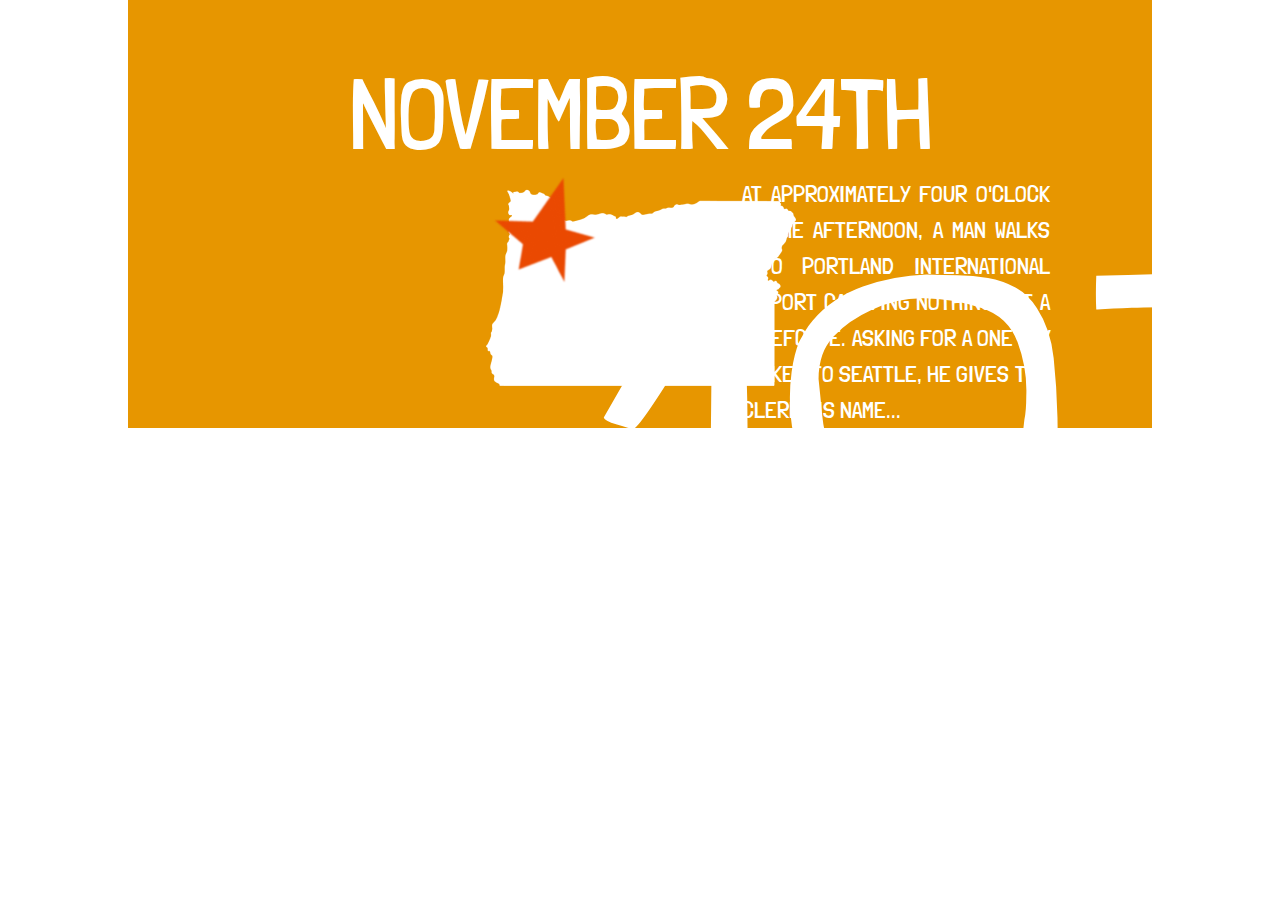
==== projecttwo.html @ e666691a "P2 1" ====
<!DOCTYPE html>

<html lang="en">

<head>

    <!-- boilerplate -->

    <link rel="stylesheet" href="normalize.css">

    <link rel="stylesheet" href="skeleton.css">

    <link href="projecttwo.css" type="text/css" rel="stylesheet">

    <link rel="preconnect" href="https://fonts.googleapis.com">

    <link rel="preconnect" href="https://fonts.gstatic.com" crossorigin>

    <link href="https://fonts.googleapis.com/css2?family=Londrina+Solid:wght@100;300;400;900&display=swap" rel="stylesheet">

    <!-- title -->

    <title>A Leap of Faith</title>

</head>

<body class="container">

        <!-- frame 1 -->

        <article class="frame1">

            <div>
                
                <h2 class="date">NOVEMBER 24TH</h2>
                
                <h1 class="year">1971</h1>
            
            </div>

            <div class="row">

                <div class="six columns" id="oregonstar">

                    <img src="Group 1.png" alt="oregon state">
                
                </div>

                <div>

                    <p class="intro">
                        AT APPROXIMATELY FOUR O'CLOCK IN THE AFTERNOON, A MAN WALKS INTO PORTLAND INTERNATIONAL 
                        AIRPORT CARRYING NOTHING BUT A BRIEFCASE. ASKING FOR A ONE WAY TICKET TO SEATTLE, HE 
                        GIVES THE CLERK HIS NAME...
                    </p>

                </div>

            </div>

        </article>



        

          

        </div>

    </article>
    
    </div>

</body>

</html>
---- skeleton.css ----
/*
* Skeleton V2.0.4
* Copyright 2014, Dave Gamache
* www.getskeleton.com
* Free to use under the MIT license.
* http://www.opensource.org/licenses/mit-license.php
* 12/29/2014
*/


/* Table of contents
––––––––––––––––––––––––––––––––––––––––––––––––––
- Grid
- Base Styles
- Typography
- Links
- Buttons
- Forms
- Lists
- Code
- Tables
- Spacing
- Utilities
- Clearing
- Media Queries
*/


/* Grid
–––––––––––––––––––––––––––––––––––––––––––––––––– */
.container {
  position: relative;
  width: 100%;
  max-width: 960px;
  margin: 0 auto;
  padding: 0 20px;
  box-sizing: border-box; }
.column,
.columns {
  width: 100%;
  float: left;
  box-sizing: border-box; }

/* For devices larger than 400px */
@media (min-width: 400px) {
  .container {
    width: 85%;
    padding: 0; }
}

/* For devices larger than 550px */
@media (min-width: 550px) {
  .container {
    width: 80%; }
  .column,
  .columns {
    margin-left: 4%; }
  .column:first-child,
  .columns:first-child {
    margin-left: 0; }

  .one.column,
  .one.columns                    { width: 4.66666666667%; }
  .two.columns                    { width: 13.3333333333%; }
  .three.columns                  { width: 22%;            }
  .four.columns                   { width: 30.6666666667%; }
  .five.columns                   { width: 39.3333333333%; }
  .six.columns                    { width: 48%;            }
  .seven.columns                  { width: 56.6666666667%; }
  .eight.columns                  { width: 65.3333333333%; }
  .nine.columns                   { width: 74.0%;          }
  .ten.columns                    { width: 82.6666666667%; }
  .eleven.columns                 { width: 91.3333333333%; }
  .twelve.columns                 { width: 100%; margin-left: 0; }

  .one-third.column               { width: 30.6666666667%; }
  .two-thirds.column              { width: 65.3333333333%; }

  .one-half.column                { width: 48%; }

  /* Offsets */
  .offset-by-one.column,
  .offset-by-one.columns          { margin-left: 8.66666666667%; }
  .offset-by-two.column,
  .offset-by-two.columns          { margin-left: 17.3333333333%; }
  .offset-by-three.column,
  .offset-by-three.columns        { margin-left: 26%;            }
  .offset-by-four.column,
  .offset-by-four.columns         { margin-left: 34.6666666667%; }
  .offset-by-five.column,
  .offset-by-five.columns         { margin-left: 43.3333333333%; }
  .offset-by-six.column,
  .offset-by-six.columns          { margin-left: 52%;            }
  .offset-by-seven.column,
  .offset-by-seven.columns        { margin-left: 60.6666666667%; }
  .offset-by-eight.column,
  .offset-by-eight.columns        { margin-left: 69.3333333333%; }
  .offset-by-nine.column,
  .offset-by-nine.columns         { margin-left: 78.0%;          }
  .offset-by-ten.column,
  .offset-by-ten.columns          { margin-left: 86.6666666667%; }
  .offset-by-eleven.column,
  .offset-by-eleven.columns       { margin-left: 95.3333333333%; }

  .offset-by-one-third.column,
  .offset-by-one-third.columns    { margin-left: 34.6666666667%; }
  .offset-by-two-thirds.column,
  .offset-by-two-thirds.columns   { margin-left: 69.3333333333%; }

  .offset-by-one-half.column,
  .offset-by-one-half.columns     { margin-left: 52%; }

}


/* Base Styles
–––––––––––––––––––––––––––––––––––––––––––––––––– */
/* NOTE
html is set to 62.5% so that all the REM measurements throughout Skeleton
are based on 10px sizing. So basically 1.5rem = 15px :) */
html {
  font-size: 62.5%; }
body {
  font-size: 1.5em; /* currently ems cause chrome bug misinterpreting rems on body element */
  line-height: 1.6;
  font-weight: 400;
  font-family: "Raleway", "HelveticaNeue", "Helvetica Neue", Helvetica, Arial, sans-serif;
  color: #222; }


/* Typography
–––––––––––––––––––––––––––––––––––––––––––––––––– */
h1, h2, h3, h4, h5, h6 {
  margin-top: 0;
  margin-bottom: 2rem;
  font-weight: 300; }
h1 { font-size: 4.0rem; line-height: 1.2;  letter-spacing: -.1rem;}
h2 { font-size: 3.6rem; line-height: 1.25; letter-spacing: -.1rem; }
h3 { font-size: 3.0rem; line-height: 1.3;  letter-spacing: -.1rem; }
h4 { font-size: 2.4rem; line-height: 1.35; letter-spacing: -.08rem; }
h5 { font-size: 1.8rem; line-height: 1.5;  letter-spacing: -.05rem; }
h6 { font-size: 1.5rem; line-height: 1.6;  letter-spacing: 0; }

/* Larger than phablet */
@media (min-width: 550px) {
  h1 { font-size: 5.0rem; }
  h2 { font-size: 4.2rem; }
  h3 { font-size: 3.6rem; }
  h4 { font-size: 3.0rem; }
  h5 { font-size: 2.4rem; }
  h6 { font-size: 1.5rem; }
}

p {
  margin-top: 0; }


/* Links
–––––––––––––––––––––––––––––––––––––––––––––––––– */
a {
  color: #1EAEDB; }
a:hover {
  color: #0FA0CE; }


/* Buttons
–––––––––––––––––––––––––––––––––––––––––––––––––– */
.button,
button,
input[type="submit"],
input[type="reset"],
input[type="button"] {
  display: inline-block;
  height: 38px;
  padding: 0 30px;
  color: #555;
  text-align: center;
  font-size: 11px;
  font-weight: 600;
  line-height: 38px;
  letter-spacing: .1rem;
  text-transform: uppercase;
  text-decoration: none;
  white-space: nowrap;
  background-color: transparent;
  border-radius: 4px;
  border: 1px solid #bbb;
  cursor: pointer;
  box-sizing: border-box; }
.button:hover,
button:hover,
input[type="submit"]:hover,
input[type="reset"]:hover,
input[type="button"]:hover,
.button:focus,
button:focus,
input[type="submit"]:focus,
input[type="reset"]:focus,
input[type="button"]:focus {
  color: #333;
  border-color: #888;
  outline: 0; }
.button.button-primary,
button.button-primary,
input[type="submit"].button-primary,
input[type="reset"].button-primary,
input[type="button"].button-primary {
  color: #FFF;
  background-color: #33C3F0;
  border-color: #33C3F0; }
.button.button-primary:hover,
button.button-primary:hover,
input[type="submit"].button-primary:hover,
input[type="reset"].button-primary:hover,
input[type="button"].button-primary:hover,
.button.button-primary:focus,
button.button-primary:focus,
input[type="submit"].button-primary:focus,
input[type="reset"].button-primary:focus,
input[type="button"].button-primary:focus {
  color: #FFF;
  background-color: #1EAEDB;
  border-color: #1EAEDB; }


/* Forms
–––––––––––––––––––––––––––––––––––––––––––––––––– */
input[type="email"],
input[type="number"],
input[type="search"],
input[type="text"],
input[type="tel"],
input[type="url"],
input[type="password"],
textarea,
select {
  height: 38px;
  padding: 6px 10px; /* The 6px vertically centers text on FF, ignored by Webkit */
  background-color: #fff;
  border: 1px solid #D1D1D1;
  border-radius: 4px;
  box-shadow: none;
  box-sizing: border-box; }
/* Removes awkward default styles on some inputs for iOS */
input[type="email"],
input[type="number"],
input[type="search"],
input[type="text"],
input[type="tel"],
input[type="url"],
input[type="password"],
textarea {
  -webkit-appearance: none;
     -moz-appearance: none;
          appearance: none; }
textarea {
  min-height: 65px;
  padding-top: 6px;
  padding-bottom: 6px; }
input[type="email"]:focus,
input[type="number"]:focus,
input[type="search"]:focus,
input[type="text"]:focus,
input[type="tel"]:focus,
input[type="url"]:focus,
input[type="password"]:focus,
textarea:focus,
select:focus {
  border: 1px solid #33C3F0;
  outline: 0; }
label,
legend {
  display: block;
  margin-bottom: .5rem;
  font-weight: 600; }
fieldset {
  padding: 0;
  border-width: 0; }
input[type="checkbox"],
input[type="radio"] {
  display: inline; }
label > .label-body {
  display: inline-block;
  margin-left: .5rem;
  font-weight: normal; }


/* Lists
–––––––––––––––––––––––––––––––––––––––––––––––––– */
ul {
  list-style: circle inside; }
ol {
  list-style: decimal inside; }
ol, ul {
  padding-left: 0;
  margin-top: 0; }
ul ul,
ul ol,
ol ol,
ol ul {
  margin: 1.5rem 0 1.5rem 3rem;
  font-size: 90%; }
li {
  margin-bottom: 1rem; }


/* Code
–––––––––––––––––––––––––––––––––––––––––––––––––– */
code {
  padding: .2rem .5rem;
  margin: 0 .2rem;
  font-size: 90%;
  white-space: nowrap;
  background: #F1F1F1;
  border: 1px solid #E1E1E1;
  border-radius: 4px; }
pre > code {
  display: block;
  padding: 1rem 1.5rem;
  white-space: pre; }


/* Tables
–––––––––––––––––––––––––––––––––––––––––––––––––– */
th,
td {
  padding: 12px 15px;
  text-align: left;
  border-bottom: 1px solid #E1E1E1; }
th:first-child,
td:first-child {
  padding-left: 0; }
th:last-child,
td:last-child {
  padding-right: 0; }


/* Spacing
–––––––––––––––––––––––––––––––––––––––––––––––––– */
button,
.button {
  margin-bottom: 1rem; }
input,
textarea,
select,
fieldset {
  margin-bottom: 1.5rem; }
pre,
blockquote,
dl,
figure,
table,
p,
ul,
ol,
form {
  margin-bottom: 2.5rem; }


/* Utilities
–––––––––––––––––––––––––––––––––––––––––––––––––– */
.u-full-width {
  width: 100%;
  box-sizing: border-box; }
.u-max-full-width {
  max-width: 100%;
  box-sizing: border-box; }
.u-pull-right {
  float: right; }
.u-pull-left {
  float: left; }


/* Misc
–––––––––––––––––––––––––––––––––––––––––––––––––– */
hr {
  margin-top: 3rem;
  margin-bottom: 3.5rem;
  border-width: 0;
  border-top: 1px solid #E1E1E1; }


/* Clearing
–––––––––––––––––––––––––––––––––––––––––––––––––– */

/* Self Clearing Goodness */
.container:after,
.row:after,
.u-cf {
  content: "";
  display: table;
  clear: both; }


/* Media Queries
–––––––––––––––––––––––––––––––––––––––––––––––––– */
/*
Note: The best way to structure the use of media queries is to create the queries
near the relevant code. For example, if you wanted to change the styles for buttons
on small devices, paste the mobile query code up in the buttons section and style it
there.
*/


/* Larger than mobile */
@media (min-width: 400px) {}

/* Larger than phablet (also point when grid becomes active) */
@media (min-width: 550px) {}

/* Larger than tablet */
@media (min-width: 750px) {}

/* Larger than desktop */
@media (min-width: 1000px) {}

/* Larger than Desktop HD */
@media (min-width: 1200px) {}
---- projecttwo.css ----
.date {

  font-family: 'Londrina Solid', cursive;
  font-size: 10rem;
  text-align: center;
  font-weight: 10rem;
  color: white;
  margin: 0;
  padding: 0;
  padding-top: 5%;

}

.year {

  position: absolute;
width: 961px;
height: 710px;
left: 462px;
top: 133px;

font-family: 'Londrina Solid';
font-style: normal;
font-weight: 250;
font-size: 600px;
line-height: 710px;

color: #FFFFFF;

}

/*
p {

  font-family: 'Londrina Solid', cursive;
  font-weight: 300;
  text-align: left;
  color: white;

}
*/

#bg2 {

  background-color: #EA4901;

}

.frame1 {
  background-color: #E79600;
  position: relative;
  width: 100%;
  height: auto;
}

.container {

  max-width: 100%;
  margin: 0 auto;
  clear: both;

}

.intro {

  width: 80%;
  height: auto;
  margin: 0 auto;
  font-family: 'Londrina Solid';
  font-style: normal;
  font-weight: 300;
  font-size: 24px;
  line-height: 150%;
  text-align: justify;
  color: #FFFFFF;

}

#oregonstar {

  width: 60%;
  height: auto;
  padding-left: 35%;
  display: block;
  margin: auto;

}

@media only screen and (max-width: 767px) {

.year{

  position: absolute;
width: 359px;
height: 265px;
left: 13px;
top: 158px;

font-family: 'Londrina Solid';
font-style: normal;
font-weight: 250;
font-size: 224px;
line-height: 265px;
/* identical to box height */

text-align: center;

color: #FFFFFF;


}

}
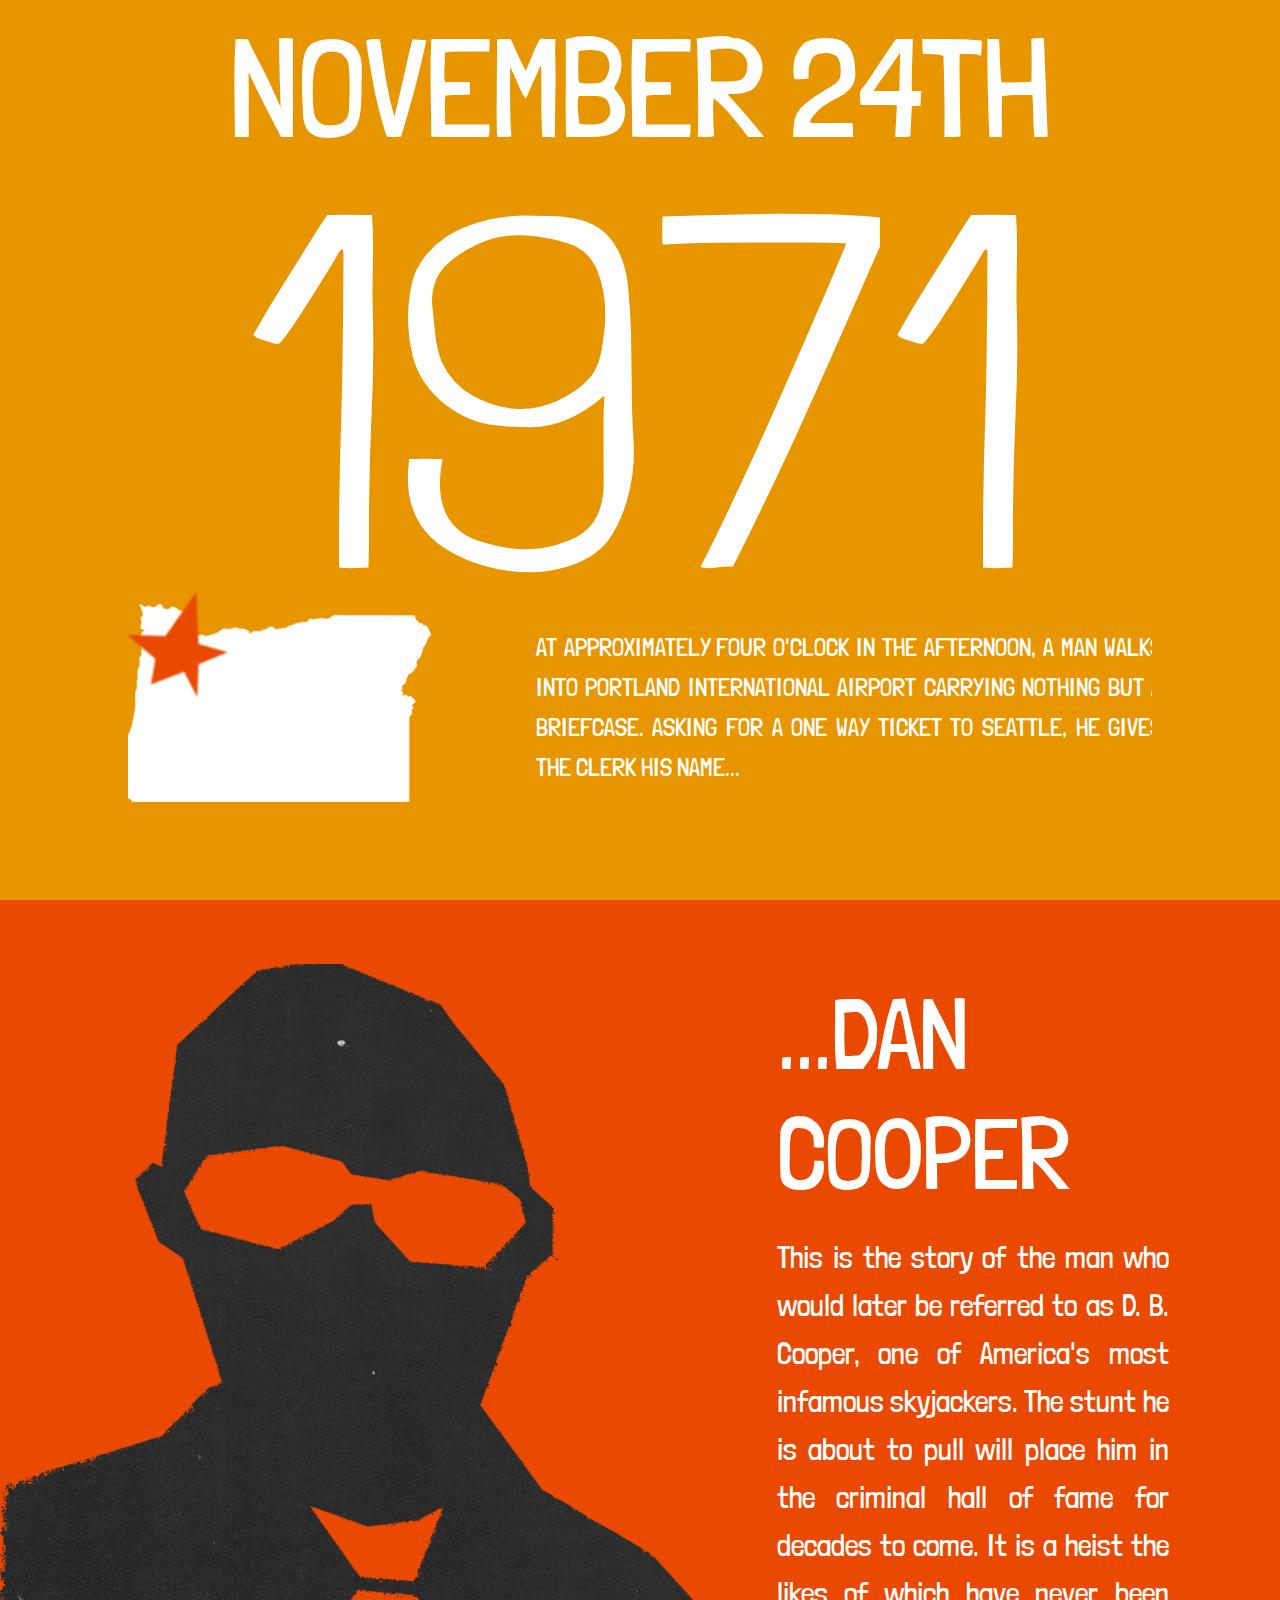
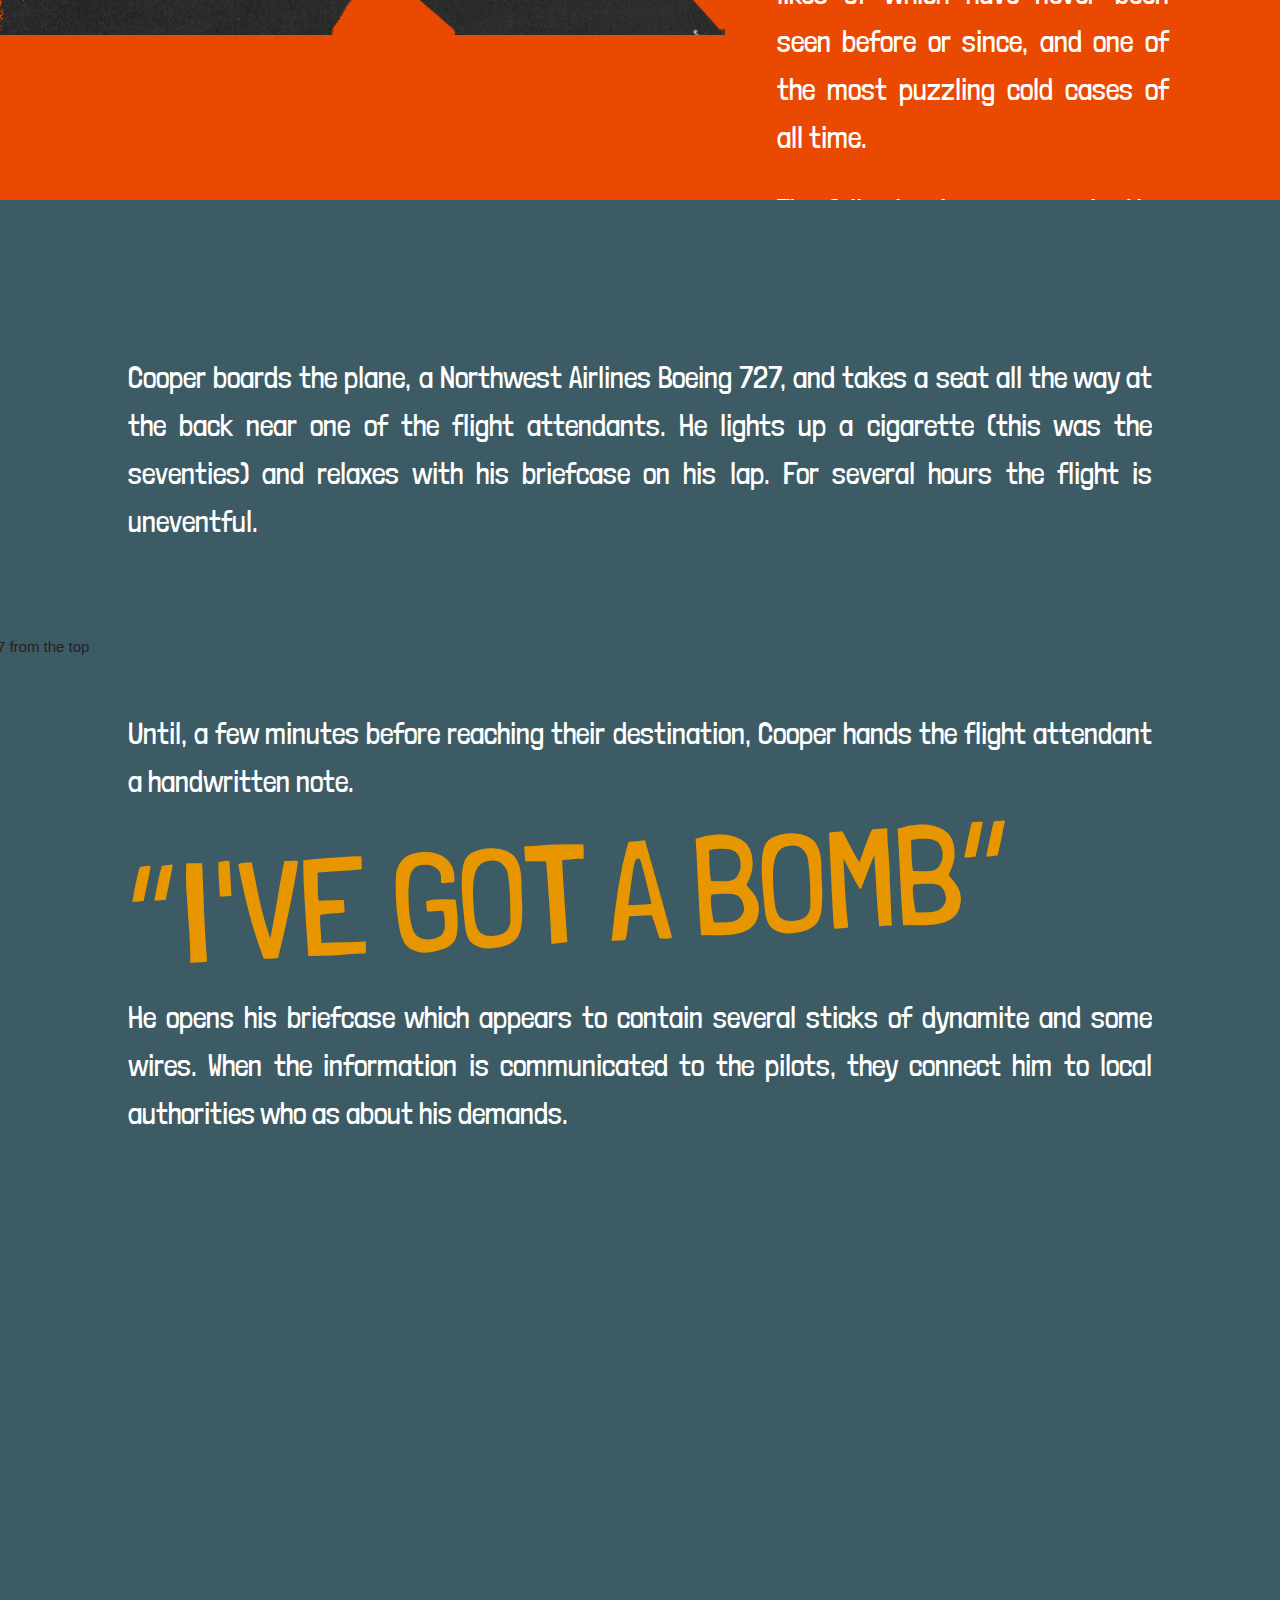
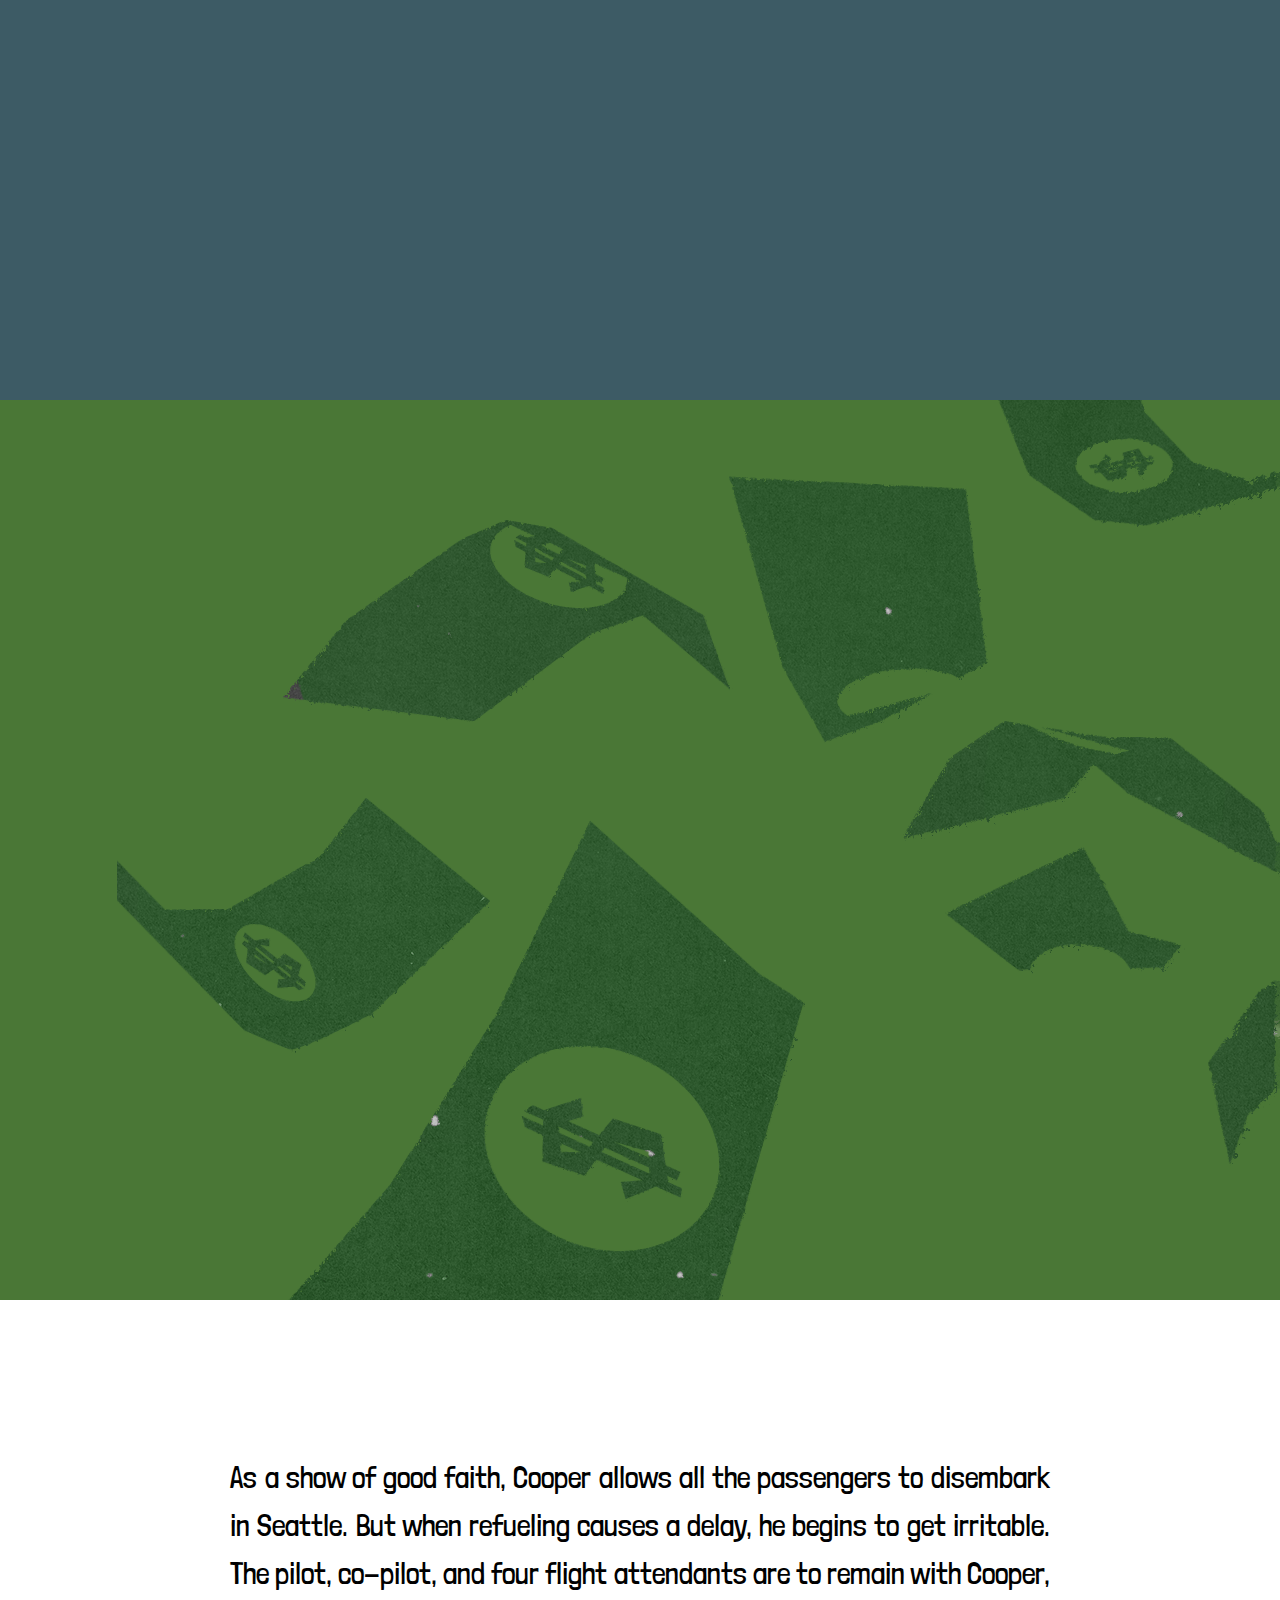
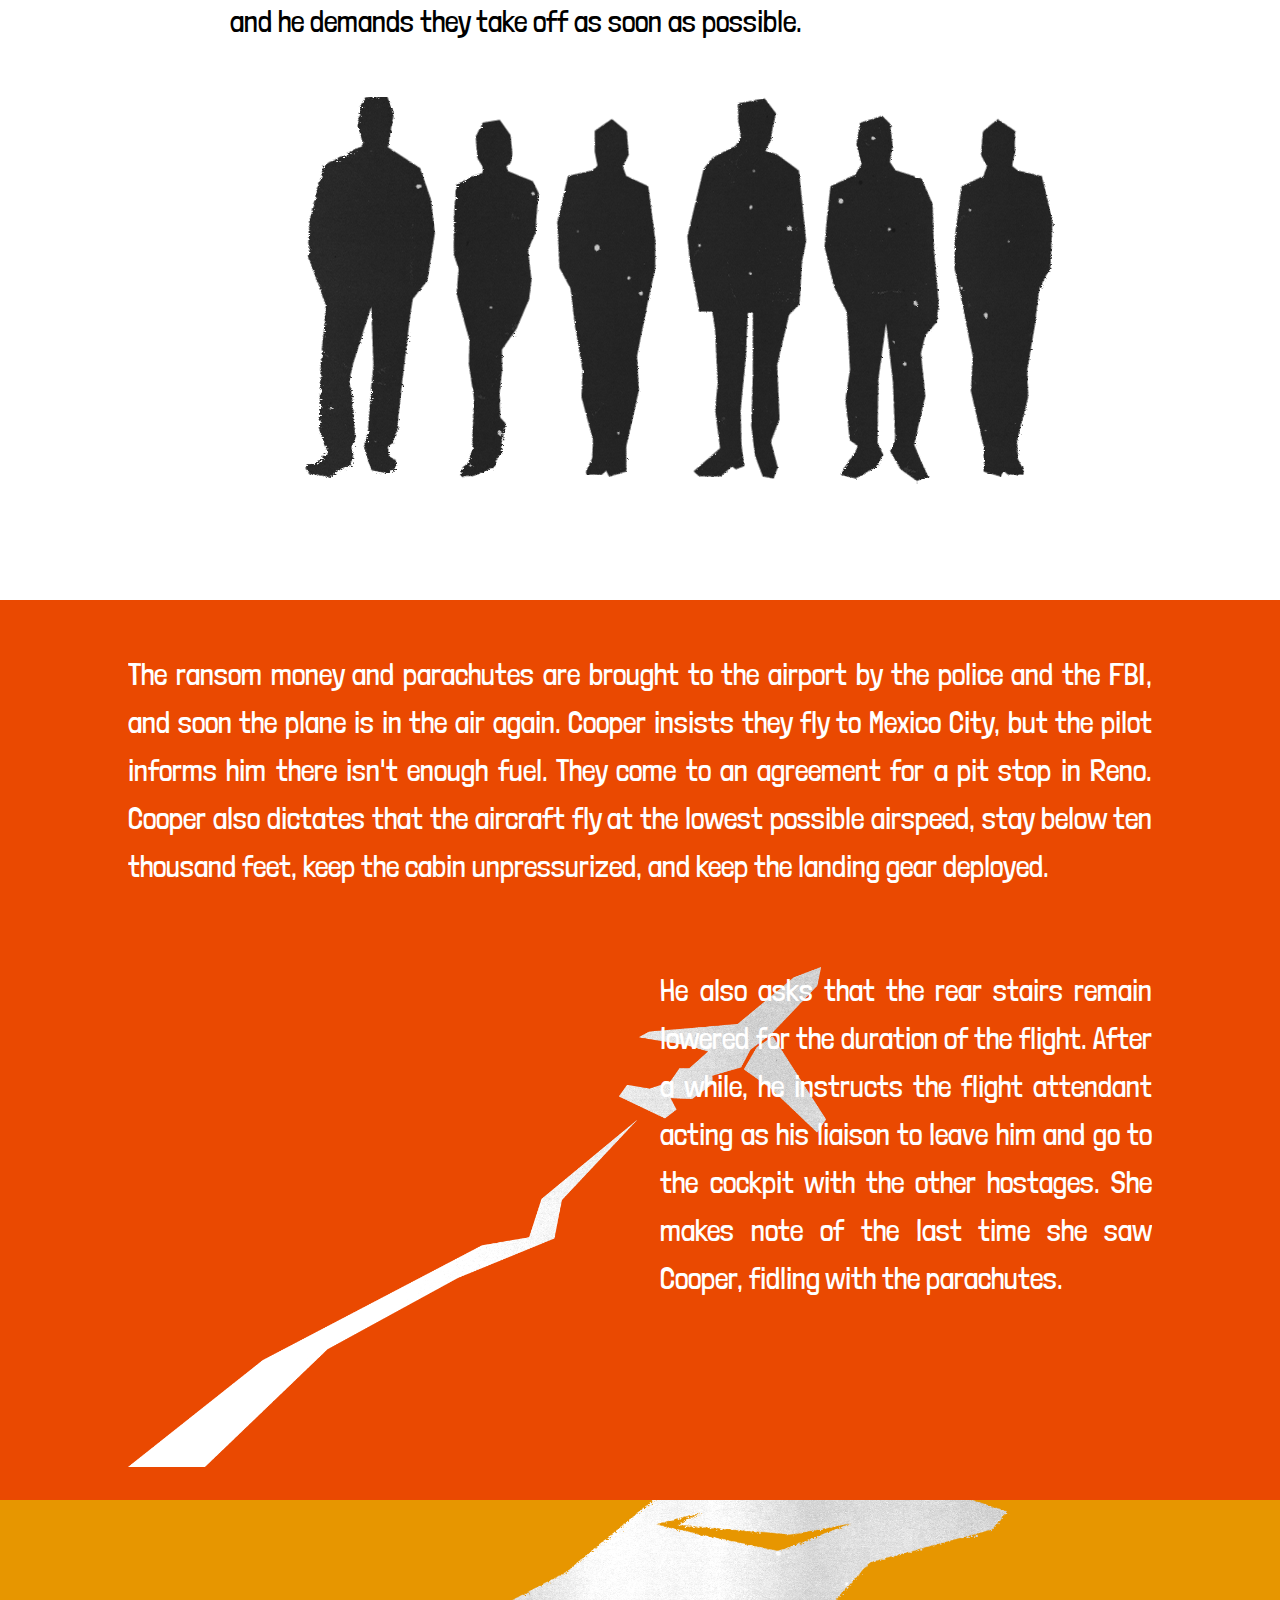
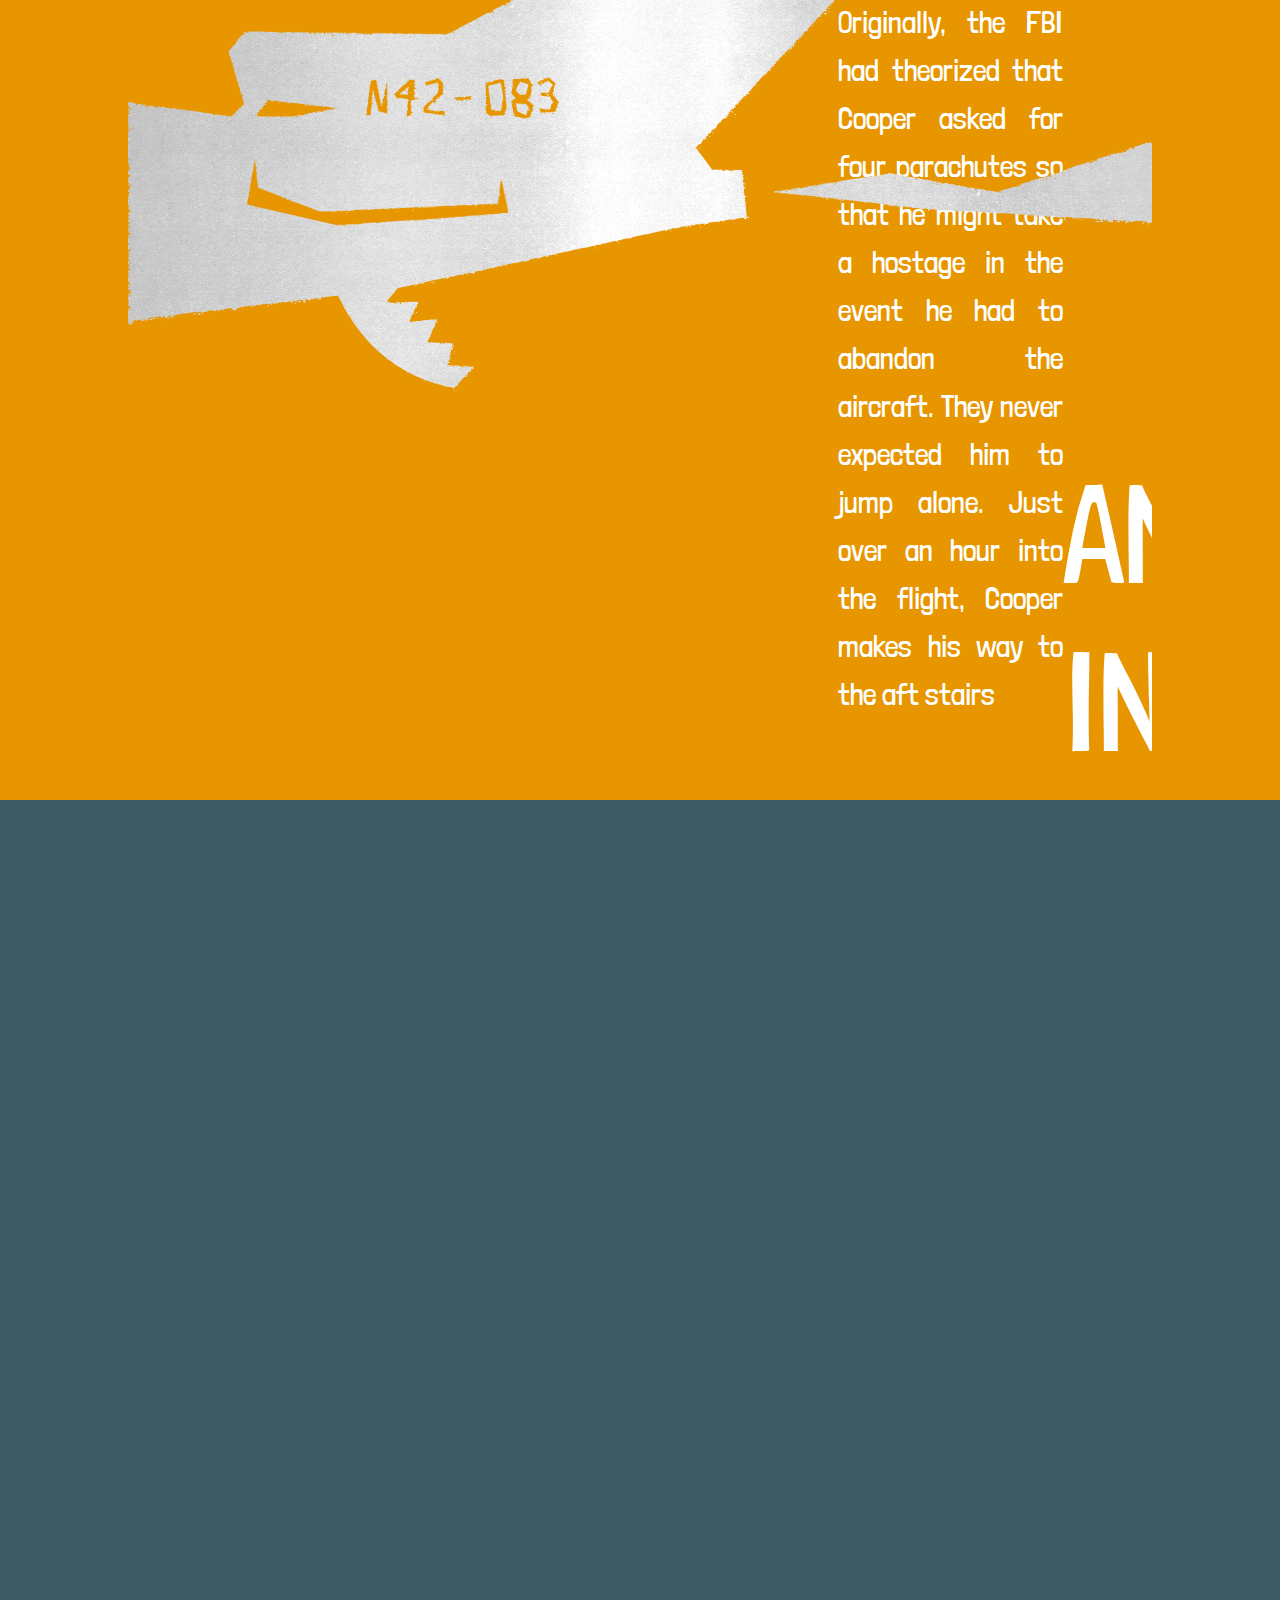
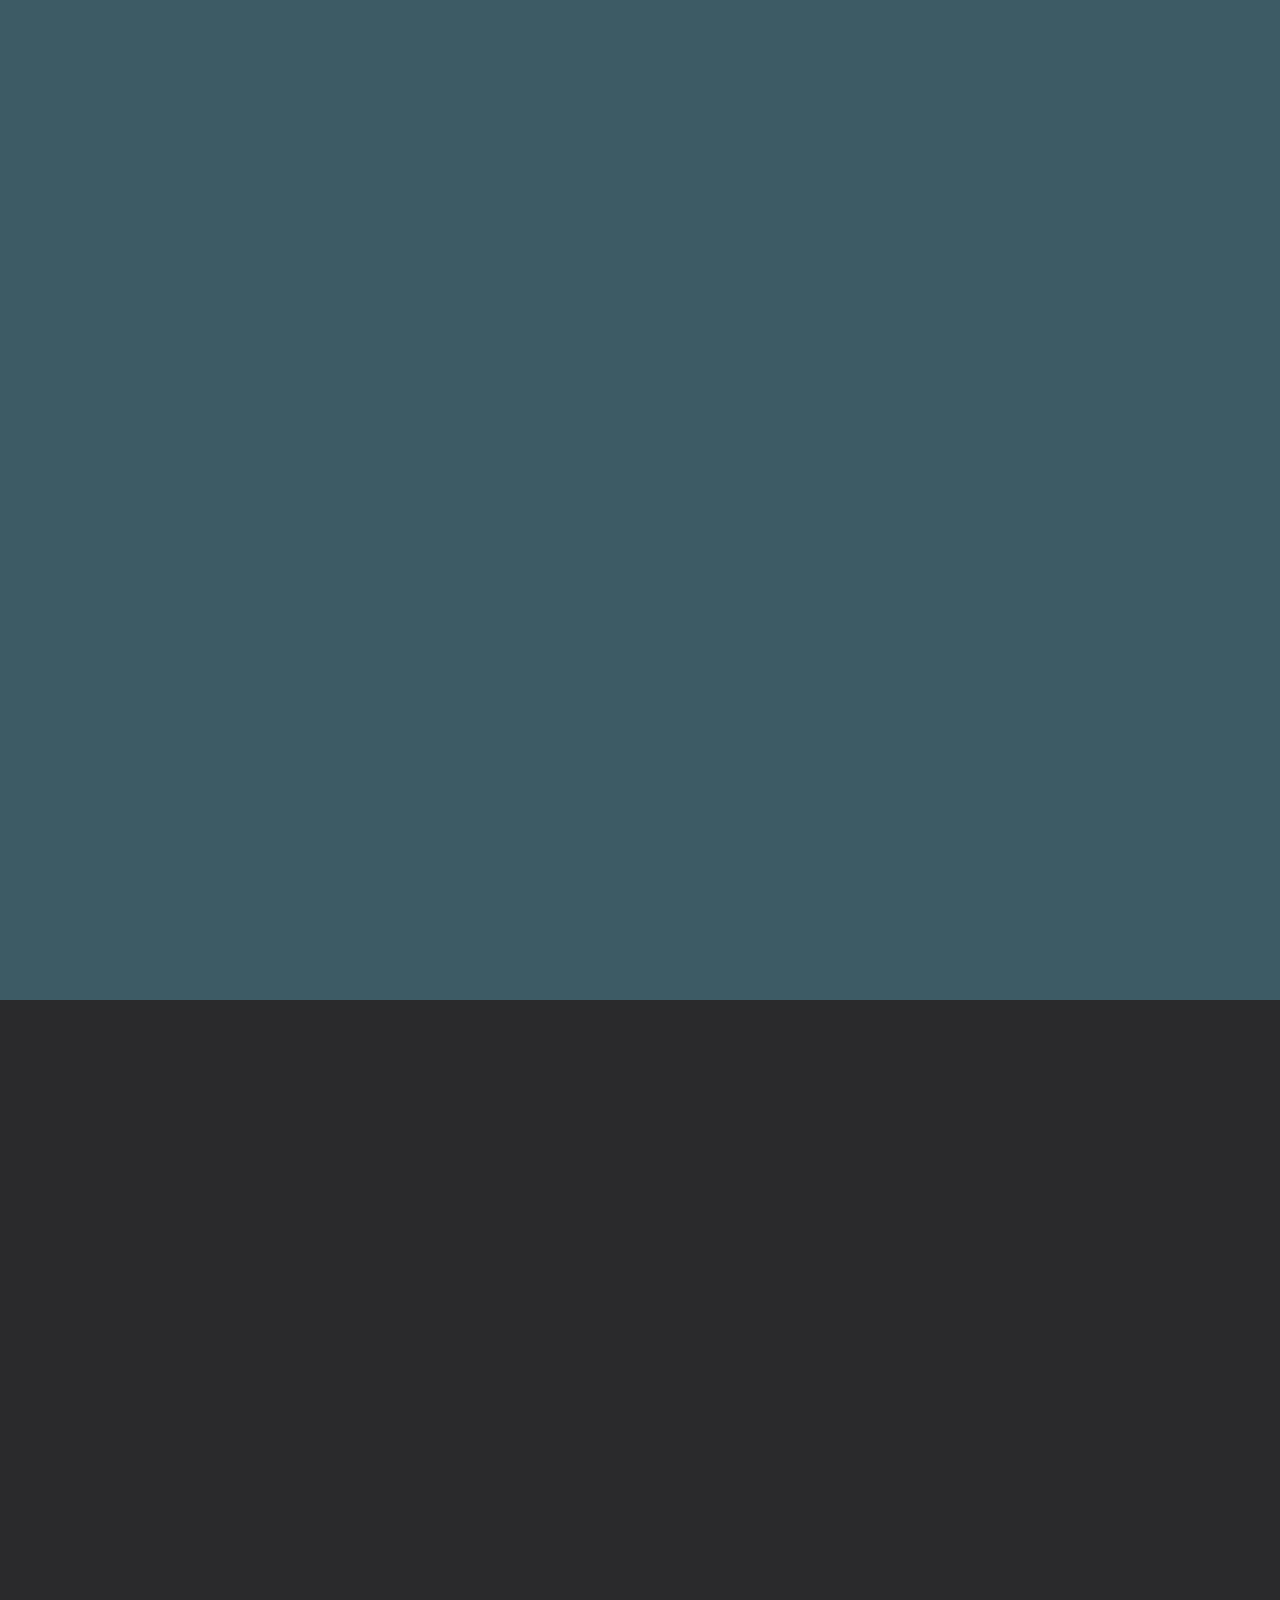
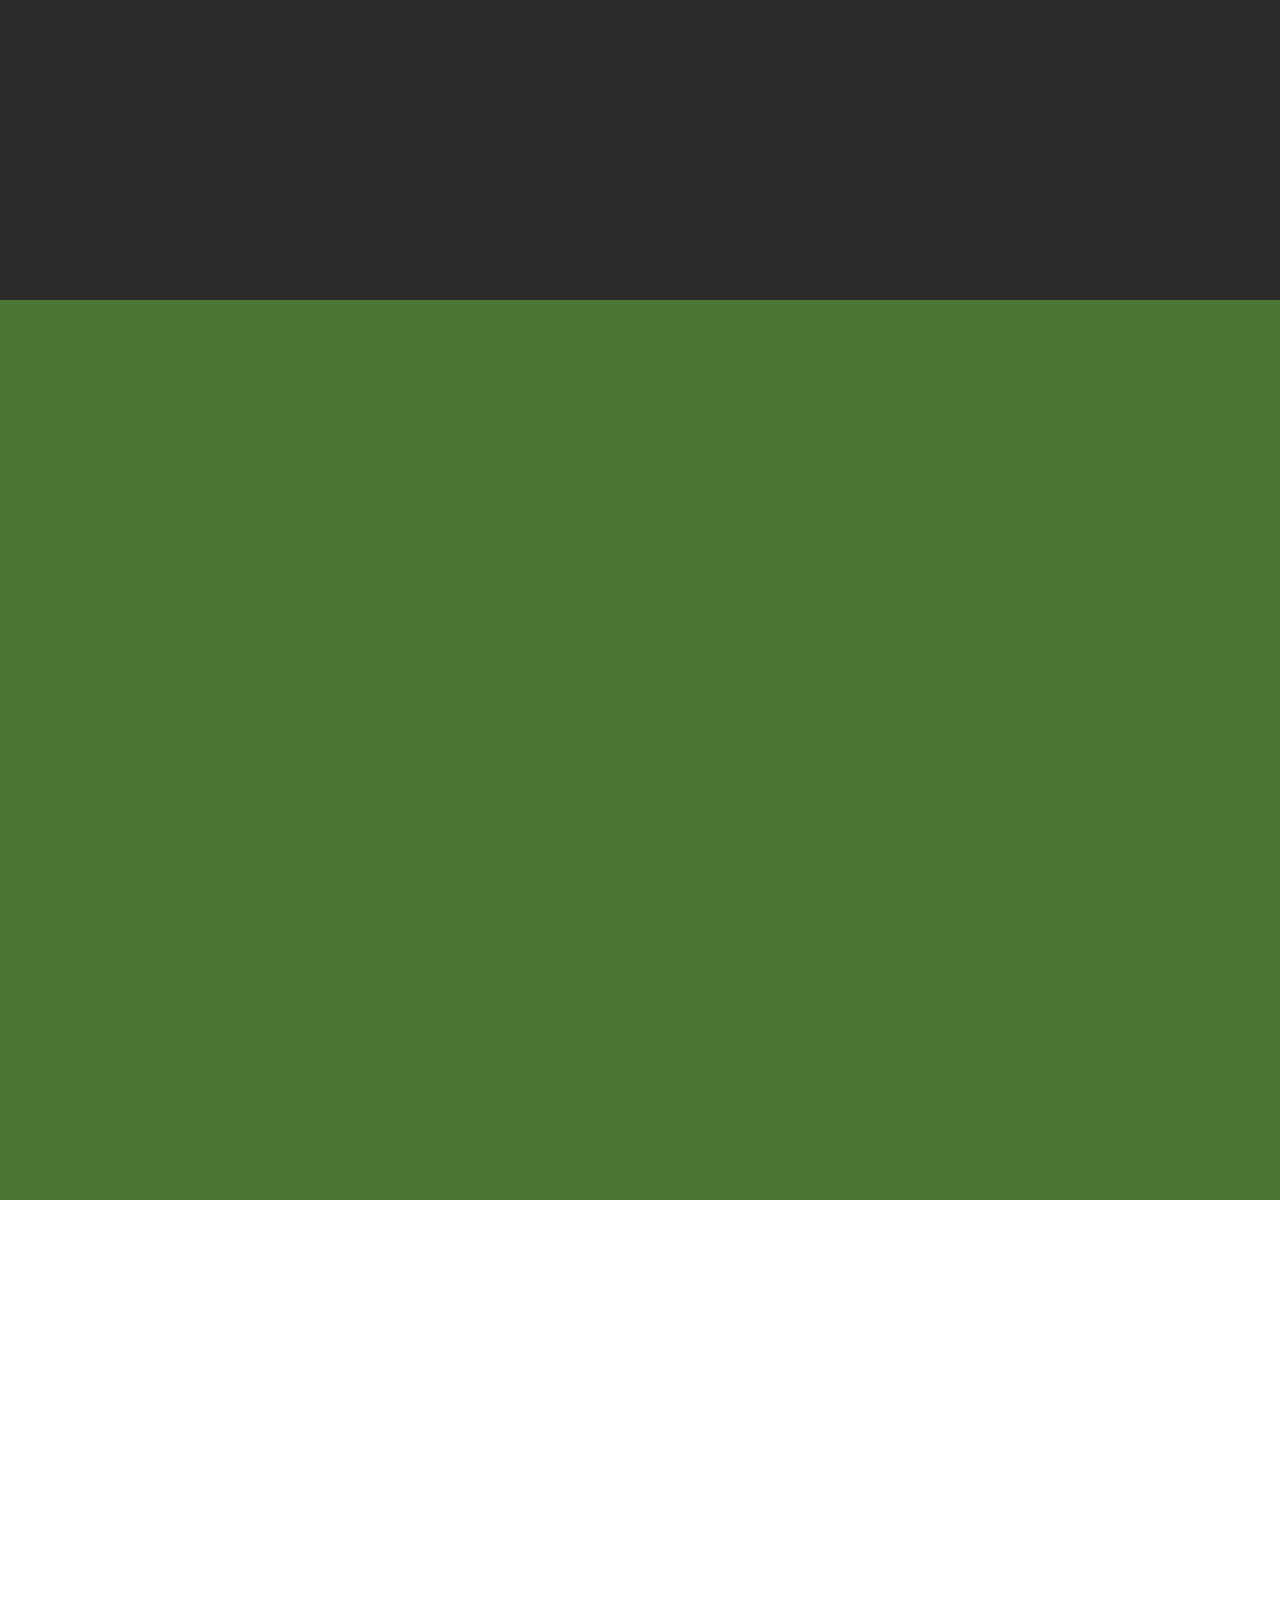
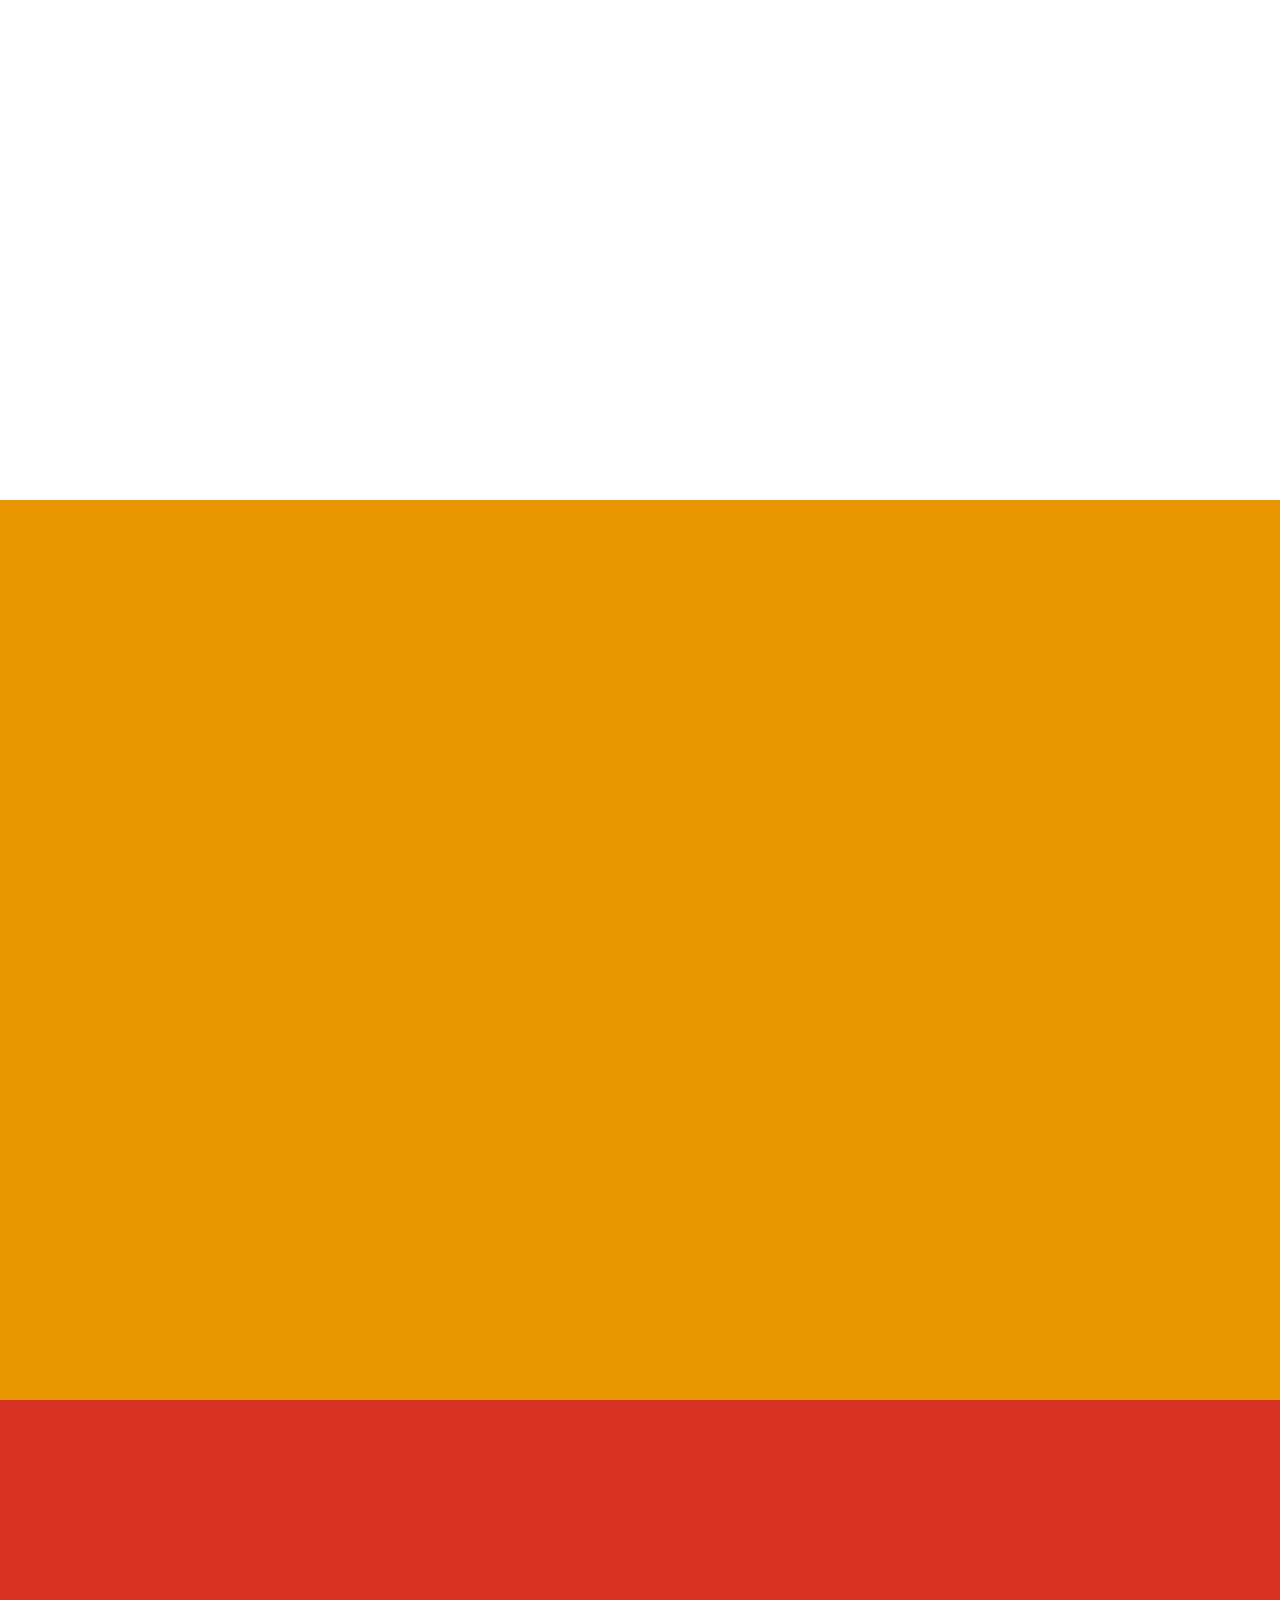
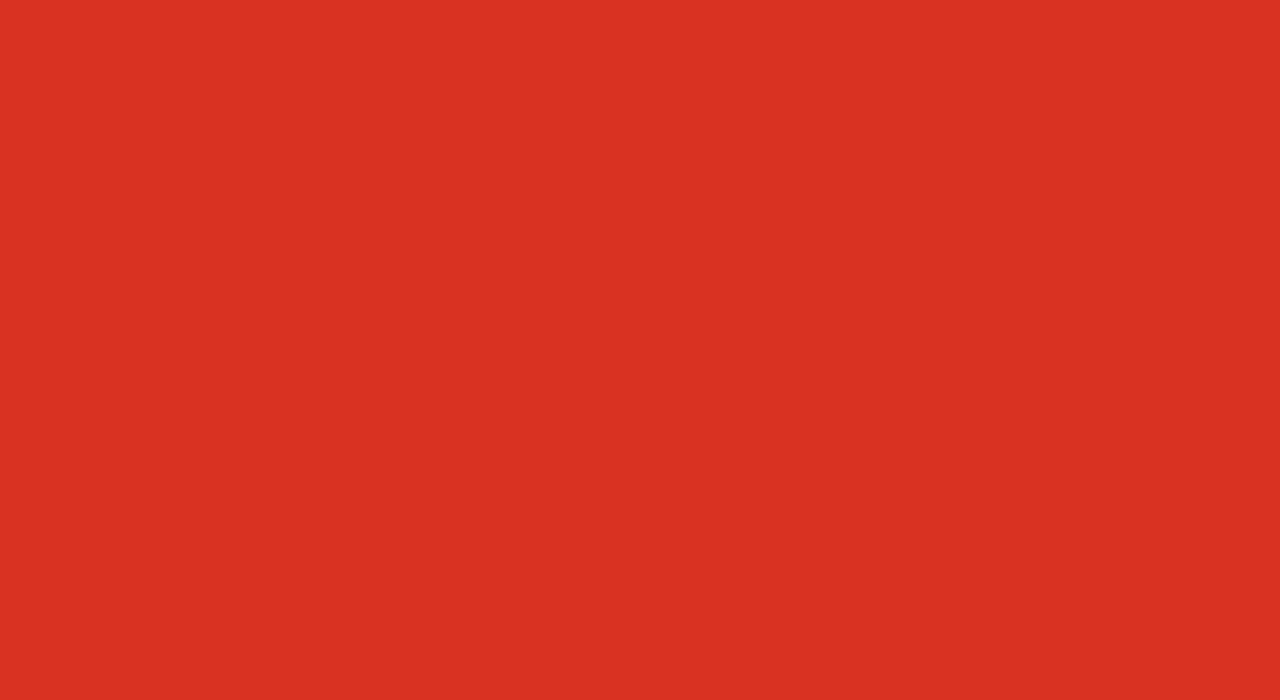
==== commit 3e1a5b9f: "commit" ====
--- a/projecttwo.html
+++ b/projecttwo.html
@@ -4,73 +4,392 @@
 
 <head>
 
-    <!-- boilerplate -->
-
-    <link rel="stylesheet" href="normalize.css">
-
-    <link rel="stylesheet" href="skeleton.css">
-
-    <link href="projecttwo.css" type="text/css" rel="stylesheet">
-
-    <link rel="preconnect" href="https://fonts.googleapis.com">
-
-    <link rel="preconnect" href="https://fonts.gstatic.com" crossorigin>
-
-    <link href="https://fonts.googleapis.com/css2?family=Londrina+Solid:wght@100;300;400;900&display=swap" rel="stylesheet">
-
-    <!-- title -->
-
-    <title>A Leap of Faith</title>
+  <!-- boilerplate -->
+
+  <link rel="stylesheet" href="normalize.css">
+
+  <link rel="stylesheet" href="skeleton.css">
+
+  <link href="projecttwo.css" type="text/css" rel="stylesheet">
+
+  <link rel="preconnect" href="https://fonts.googleapis.com">
+
+  <link rel="preconnect" href="https://fonts.gstatic.com" crossorigin>
+
+  <link href="https://fonts.googleapis.com/css2?family=Londrina+Solid:wght@100;300;400;900&display=swap" rel="stylesheet">
+
+  <!-- title -->
+
+  <title>A Leap of Faith</title>
 
 </head>
 
-<body class="container">
-
-        <!-- frame 1 -->
-
-        <article class="frame1">
-
-            <div>
-                
-                <h2 class="date">NOVEMBER 24TH</h2>
-                
-                <h1 class="year">1971</h1>
+<body>
+
+
+
+  <!-- frame 1 intro -->
+
+  <article class="frame1">
+
+    <div class="container">
+
+      <div class="row">
+          
+        <h2 class="date">NOVEMBER 24TH</h2>
+          
+      </div>  
+
+      <div class="row">
+
+        <h1 class="year">1971</h1>
+      
+      </div>
+
+      <div class="row" id="introgroup1">
+
+        <div class="six columns" id="oregonstar">
+
+            <img class="u-full-width" src="Group 1.png" alt="Oregon State map with a star over Portland">
+
+        </div>
+
+        <div>
+
+          <p id="intro">
+            AT APPROXIMATELY FOUR O'CLOCK IN THE AFTERNOON, A MAN WALKS INTO PORTLAND INTERNATIONAL 
+            AIRPORT CARRYING NOTHING BUT A BRIEFCASE. ASKING FOR A ONE WAY TICKET TO SEATTLE, HE 
+            GIVES THE CLERK HIS NAME...
+          </p>
+
+        </div>
+
+      </div>
+
+    </div>
+
+  </article>
+
+
+
+  <!-- frame 2 bio -->
+
+  <article class="frame2">
+
+    <div class="row">
+
+      <div>
+
+        <div class="seven columns" id="asset1">
+
+          <img id="asset1" class="u-full-width" src="P2 images/Asset 1.png" alt="Headshot of D. B. Cooper">
+
+        </div>
+        
+      </div>
+
+      <div class="four columns" id="f2c1">
+
+        <h1 id="f2h1" class="header">...DAN CO0PER</h1>
+
+        <p>
+          This is the story of the man who would later be referred to as D. B. Cooper, one of America's most infamous skyjackers. 
+          The stunt he is about to pull will place him in the criminal hall of fame for decades to come. It is a heist the likes of 
+          which have never been seen before or since, and one of the most puzzling cold cases of all time. 
+        </p>
+
+        <p>
+          The following is a summarization of true events.
+        </p>
+
+      </div>
+
+    </div>
+
+  </article>
+
+
+
+  <!-- frame 3 flight -->
+
+  <article class="frame3">
+
+    <div class="container">
+
+      <div class="row">
+
+        <p id="f3c1">
+
+          Cooper boards the plane, a Northwest Airlines Boeing 727, and takes a seat all the way at the back near one of the flight 
+          attendants. He lights up a cigarette (this was the seventies) and relaxes with his briefcase on his lap. For several hours 
+          the flight is uneventful.
+
+        </p>
+
+      </div>
+
+    </div>
+
+    <div class="row">
+
+      <img id="asset6" src="P2 images/Asset 6.png" alt="A Boeing 727 from the top">
+
+    </div>
+
+    <div class="container">
+
+      <div class="row">
+
+        <p id="f3c2">
+          Until, a few minutes before reaching their destination, Cooper hands the flight attendant a handwritten note. 
+        </p>
+
+        <h1 class="header" id="f3h1">“I'VE GOT A BOMB”</h1>
+
+        <p id="f3c3">He opens his briefcase which appears to contain several sticks of dynamite and some wires. When the information is 
+          communicated to the pilots, they connect him to local authorities who as about his demands.
+        </p>
+
+      </div>
+
+    </div>
+
+  </article>
+
+
+
+  <!-- frame 4 money -->
+
+  <article class="frame4">
+
+    <img id="asset15" src="P2 images/Asset 15.png" alt="money">
+
+      <div class="container">
+
+        <div class="row">
+
+          <div class="six columns">
+
+            <p id="f4c1">
+              Cooper wanted money. When the flight attendant asked why he had hijacked the plane, he stated “It's
+              not because I have a grudge on your airline, it's just because I have a grudge”. He then threatens to 
+              “do the job” unless, upon landing in Seattle, he receives         
+            </p>
+          
+          </div>
+
+        <div class="row">
+
+          <div class="offset-by-zero columns">
+
+            <h1 class="header" id="f4h1">$200,000</h1>
+
+          </div>
+
+        </div>
+
+        <div class="six columns">
+        
+          <p id="f4c2">He also asks for four parachutes...</p>
+
+        </div>
+
+      </div>
+
+  </article>
+
+
+
+  <!-- frame 5 hostages -->
+
+  <article class="frame5">
+
+    <div class="container">
+
+      <div class="row">
+
+        <div class="twelve columns">
+
+          <p id="f5c1">
+          As a show of good faith, Cooper allows all the passengers to disembark in Seattle. But when refueling causes a
+            delay, he begins to get irritable. The pilot, co-pilot, and four flight attendants are to remain with Cooper, and he demands they take off as soon as possible.   
+          </p>
+
+        </div>
+
+      </div>
+
+      <div class="row">
+
+        <div class="offset-by-two columns">
+
+          <img id="asset3" src="P2 images/Asset 3.png" alt="Cooper and the flight crew">
+
+        </div>
+
+      </div>
+
+    </div>
+    
+  </article>
+
+
+
+  <!-- frame 6 takeoff -->
+
+  <article class="frame6">
+
+    <div class="container">
+
+      <div class="row">
+
+        <p id="f6c1">
+          The ransom money and parachutes are brought to the airport by the police and the FBI, and soon the plane is in the air again. 
+
+          Cooper insists they fly to Mexico City, but the pilot informs him there isn't enough fuel. They come to an agreement for a pit stop in Reno.
+          
+          Cooper also dictates that the aircraft fly at the lowest possible airspeed, stay below ten thousand feet, keep the cabin unpressurized, and keep the landing gear deployed.
+        </p>
+
+      </div>
+
+      <div class="row">
+
+        <div class="six columns">
+
+          <img id="asset4" src="P2 images/Asset 4.png" alt="plane taking off">
+
+        </div>
+
+        <div class="six columns">
+
+          <p id="f6c2">
+            He also asks that the rear stairs remain lowered for the duration of the flight. 
+            After a while, he instructs the flight attendant acting as his liaison to leave him and 
+            go to the cockpit with the other hostages. She makes note of the last time she saw Cooper, 
+            fidling with the parachutes. 
+          </p>
+
+        </div>
+
+      </div>
+
+    </div>
+    
+  </article>
+
+
+  <!-- frame 7 jump -->
+
+  <article class="frame7">
+
+    <div class="container">
+
+      <img id="asset0" class="u-full-width" src="P2 images/Asset 0.png" alt="rear of plane">
+
+      <div class="row">
+
+        <div class="offset-by-eight columns">
+
+          <div class="three columns">
+
+            <p id="f7c1">
+              Originally, the FBI had theorized that Cooper asked for four parachutes so that he might take a hostage in the event he had to abandon the aircraft.
+              They never expected him to jump alone.
+              Just over an hour into the flight, Cooper makes his way to the aft stairs
+            </p>
+
+          </div>
+
+          <h1 class="header" id="f7h1">
+            AND LEAPS INTO THE NIGHT
+          </h1>
             
-            </div>
-
-            <div class="row">
-
-                <div class="six columns" id="oregonstar">
-
-                    <img src="Group 1.png" alt="oregon state">
-                
-                </div>
-
-                <div>
-
-                    <p class="intro">
-                        AT APPROXIMATELY FOUR O'CLOCK IN THE AFTERNOON, A MAN WALKS INTO PORTLAND INTERNATIONAL 
-                        AIRPORT CARRYING NOTHING BUT A BRIEFCASE. ASKING FOR A ONE WAY TICKET TO SEATTLE, HE 
-                        GIVES THE CLERK HIS NAME...
-                    </p>
-
-                </div>
-
-            </div>
-
-        </article>
-
-
-
-        
-
-          
-
-        </div>
-
-    </article>
-    
-    </div>
+        </div>
+
+      </div>
+      
+    </div>
+    
+  </article>
+
+
+  <!-- frame 8 skydive -->
+
+  <article class="frame8">
+
+    <div class="container">
+
+
+      
+    </div>
+    
+  </article>
+
+
+  <!-- frame 9 parachute -->
+
+  <article class="frame9">
+
+    <div class="container">
+
+
+      
+    </div>
+    
+  </article>
+
+
+  <!-- frame 10 river -->
+
+  <article class="frame10">
+
+    <div class="container">
+
+
+      
+    </div>
+    
+  </article>
+
+
+  <!-- frame 11 suspects -->
+
+  <article class="frame11">
+
+    <div class="container">
+
+
+      
+    </div>
+    
+  </article>
+
+
+  <!-- frame 12 evidence -->
+
+  <article class="frame12">
+
+    <div class="container">
+
+
+      
+    </div>
+    
+  </article>
+
+
+  <!-- frame 13 conclusion -->
+
+  <article class="frame13">
+
+    <div class="container">
+
+
+      
+    </div>
+    
+  </article>
 
 </body>
 
--- a/skeleton.css
+++ b/skeleton.css
@@ -31,7 +31,7 @@
 .container {
   position: relative;
   width: 100%;
-  max-width: 960px;
+  max-width: 1500px;
   margin: 0 auto;
   padding: 0 20px;
   box-sizing: border-box; }
--- a/projecttwo.css
+++ b/projecttwo.css
@@ -1,113 +1,484 @@
+.row {
+
+  margin-top: 5%;
+
+}
+
+.container {
+
+  overflow: hidden;
+
+}
+
+p, h1, h2 {
+
+  color: white;
+  font-family: 'Londrina Solid', cursive;
+
+}
+
+p {
+
+  text-align: justify;
+  font-size: 3rem;
+  font-weight: 300;
+
+}
+
+.header {
+
+  font-size: 14rem;
+
+}
+
+
+/* FRAME 1 */
+
+.frame1 {
+
+  background-color: #E79600;
+  height: 100vh;
+  object-fit: cover;
+  overflow-y: hidden;
+
+}
+
+#introgroup1 {
+
+  margin: -1%;
+
+}
+
+#oregonstar {
+
+  padding-right: 10%;
+  width: 40%;
+  float: left;
+
+}
+
+#intro {
+
+  padding-top: 3.5%;
+
+}
+
 .date {
 
-  font-family: 'Londrina Solid', cursive;
+  text-align: center;
+  font-size: 14rem;
+  margin-top: -5%;
+
+}
+
+.year {
+
+  text-align: center;
+  font-size: 50rem;
+  font-weight: 200;
+  margin-top: -15%;
+  margin-bottom: -9%;
+
+}
+
+#intro {
+
+  line-height: 4rem;
+  font-size: 2.5rem;
+  font-weight: 300;
+  text-align: justify;
+
+}
+
+/* FRAME 1 MEDIA QUERIES */
+
+@media only screen and (max-width: 1000px) {
+
+  .date {
+
+    font-size: 12rem;
+
+  }
+
+  .year {
+
+    margin-right: 0%;
+    margin-left: 0%;
+
+  }
+
+  #oregonstar {
+
+    padding: 15%;
+    width: 100%;
+    float: none;
+    display: block;
+    margin: auto;
+
+  }
+
+  #intro {
+
+    font-size: 6rem;
+    line-height: 8rem;
+
+  }
+
+  #introgroup1 {
+
+    text-align: center;
+
+  }
+
+}
+
+
+
+/* FRAME 2 */
+
+.frame2 {
+
+  background-color: #EA4901;
+  height: 100vh;
+  object-fit: cover;
+  overflow-y: hidden;
+
+}
+
+#f2c1 {
+
+  padding-top: 10%;
+
+}
+
+#f2h1 {
+
+  margin-top: -30%;
   font-size: 10rem;
-  text-align: center;
-  font-weight: 10rem;
-  color: white;
-  margin: 0;
-  padding: 0;
-  padding-top: 5%;
-
-}
-
-.year {
-
-  position: absolute;
-width: 961px;
-height: 710px;
-left: 462px;
-top: 133px;
-
-font-family: 'Londrina Solid';
-font-style: normal;
-font-weight: 250;
-font-size: 600px;
-line-height: 710px;
-
-color: #FFFFFF;
-
-}
-
-/*
-p {
-
-  font-family: 'Londrina Solid', cursive;
-  font-weight: 300;
-  text-align: left;
-  color: white;
-
-}
-*/
-
-#bg2 {
+
+}
+
+/* FRAME 2 MEDIA QUERIES */
+
+@media only screen and (max-width: 1000px) {
+
+  p {
+
+    font-size: 6rem;
+    line-height: 8rem;
+
+  }
+
+  #asset1 {
+
+    width: 100%;
+    margin-top: 4%;
+    margin-bottom: 10%;
+
+  }
+
+  #f2c1 {
+
+    width: 100%;
+    margin-left: 10%;
+    margin-right: 20%;
+
+  }
+
+}
+
+/* FRAME 3 */
+
+.frame3 {
+
+  background-color: #3D5B65;
+  height: 200vh;
+  object-fit: cover;
+  overflow-y: hidden;
+
+}
+
+#f3c1 {
+
+  margin-top: 15%;
+
+}
+
+#f3h1 {
+
+  color: #E79600;
+  transform: rotate(-3deg);
+
+}
+
+#f3c2 {
+
+  margin:0%;
+  padding: 0%;
+
+}
+
+#asset6 {
+
+  width: 50%;
+
+}
+
+/* FRAME 3 ANIMATIONS/TRANSITIONS */
+
+#asset6 {
+
+  position: relative;
+  top: 50%;
+  left: -100px;
+  animation-name: move-image;
+  animation-duration: 5s;
+  animation-iteration-count: infinite;
+  animation-timing-function: ease-out;
+
+}
+
+@keyframes move-image {
+ 
+  0% {
+
+    left: -1000px;
+
+  }
+
+  100% {
+
+    left: calc(100% + 100px);
+
+  }
+
+}
+
+/* FRAME 3 MEDIA QUERIES */
+
+@media only screen and (max-width: 1000px) {
+
+  #asset6 {
+
+    width: 100%;
+
+  }
+
+  #f3h1 {
+
+    margin:5%;
+    font-size: 11rem;
+
+  }
+
+  .frame3 {
+
+    height: 150vh;
+
+  }
+
+}
+
+
+
+/* FRAME 4 */
+
+.frame4 {
+
+  background-color: #4A7736;
+  height: 100vh;
+  object-fit: cover;
+  overflow-y: hidden;
+
+}
+
+#f4h1 {
+
+  font-size: 30rem;
+  font-weight: 500;
+  transform: rotate(2deg);
+
+}
+
+#asset15 {
+
+float: right; 
+
+}
+
+@media only screen and (max-width: 1000px) {
+
+  #f4c1, #f4c2, #f4h1 {
+
+    margin-top:-15%;
+    font-size: 5rem;
+    line-height: 4rem;
+    width: 100%;
+
+  }
+
+}
+
+
+/* FRAME 5 */
+
+.frame5 {
+
+  background-size: cover;
+  background-position: center;
+  height: 100vh;
+  width: 100vw;
+
+}
+
+#f5c1 {
+
+  color: black;
+  margin: 10%;
+
+}
+
+#asset3 {
+
+  margin-top: -10%;
+
+}
+
+@media only screen and (max-width: 1000px) {
+
+  #f5c1 {
+
+    font-size: 5rem;
+    line-height: 5rem;
+    margin-top: 45%;
+
+  }
+
+  #asset3 {
+
+    width: 70%;
+    margin-top: 40%;
+
+  }
+
+}
+
+
+/* FRAME 6 */
+
+.frame6 {
 
   background-color: #EA4901;
-
-}
-
-.frame1 {
+  height: 100vh;
+  object-fit: cover;
+  overflow-y: hidden;
+
+}
+
+#asset4 {
+
+  height:500px;
+
+}
+
+#f6c1 {
+
+  margin-top: 5%;
+
+}
+
+
+/* FRAME 7 */
+
+.frame7 {
+
   background-color: #E79600;
-  position: relative;
-  width: 100%;
-  height: auto;
-}
-
-.container {
-
-  max-width: 100%;
-  margin: 0 auto;
-  clear: both;
-
-}
-
-.intro {
-
-  width: 80%;
-  height: auto;
-  margin: 0 auto;
-  font-family: 'Londrina Solid';
-  font-style: normal;
-  font-weight: 300;
-  font-size: 24px;
-  line-height: 150%;
-  text-align: justify;
-  color: #FFFFFF;
-
-}
-
-#oregonstar {
-
-  width: 60%;
-  height: auto;
-  padding-left: 35%;
-  display: block;
-  margin: auto;
-
-}
-
-@media only screen and (max-width: 767px) {
-
-.year{
-
-  position: absolute;
-width: 359px;
-height: 265px;
-left: 13px;
-top: 158px;
-
-font-family: 'Londrina Solid';
-font-style: normal;
-font-weight: 250;
-font-size: 224px;
-line-height: 265px;
-/* identical to box height */
-
-text-align: center;
-
-color: #FFFFFF;
-
-
-}
-
-}+  height: 100vh;
+  object-fit: cover;
+  overflow-y: hidden;
+
+}
+
+#f7c1 {
+
+  margin-top: -200%;
+
+}
+
+#asset0 {
+
+  width: 100 vw;
+
+}
+
+
+/* FRAME 8 */
+
+.frame8 {
+
+  background-color: #3D5B65;
+  height: 200vh;
+  object-fit: cover;
+  overflow-y: hidden;
+
+}
+
+
+/* FRAME 9 */
+
+.frame9 {
+
+  background-color: #2A2A2C;
+  height: 100vh;
+  object-fit: cover;
+  overflow-y: hidden;
+
+}
+
+
+/* FRAME 10 */
+
+.frame10 {
+
+  background-color: #4A7736;
+  height: 100vh;
+  object-fit: cover;
+  overflow-y: hidden;
+
+}
+
+
+/* FRAME 11 */
+
+.frame11 {
+
+  background-color: white;
+  height: 100vh;
+  object-fit: cover;
+  overflow-y: hidden;
+
+}
+
+
+/* FRAME 12 */
+
+.frame12 {
+
+  background-color: #E79600;
+  height: 100vh;
+  object-fit: cover;
+  overflow-y: hidden;
+
+}
+
+
+/* FRAME 13 */
+
+.frame13 {
+
+  background-color: #D93222;
+  height: 100vh;
+  object-fit: cover;
+  overflow-y: hidden;
+
+}
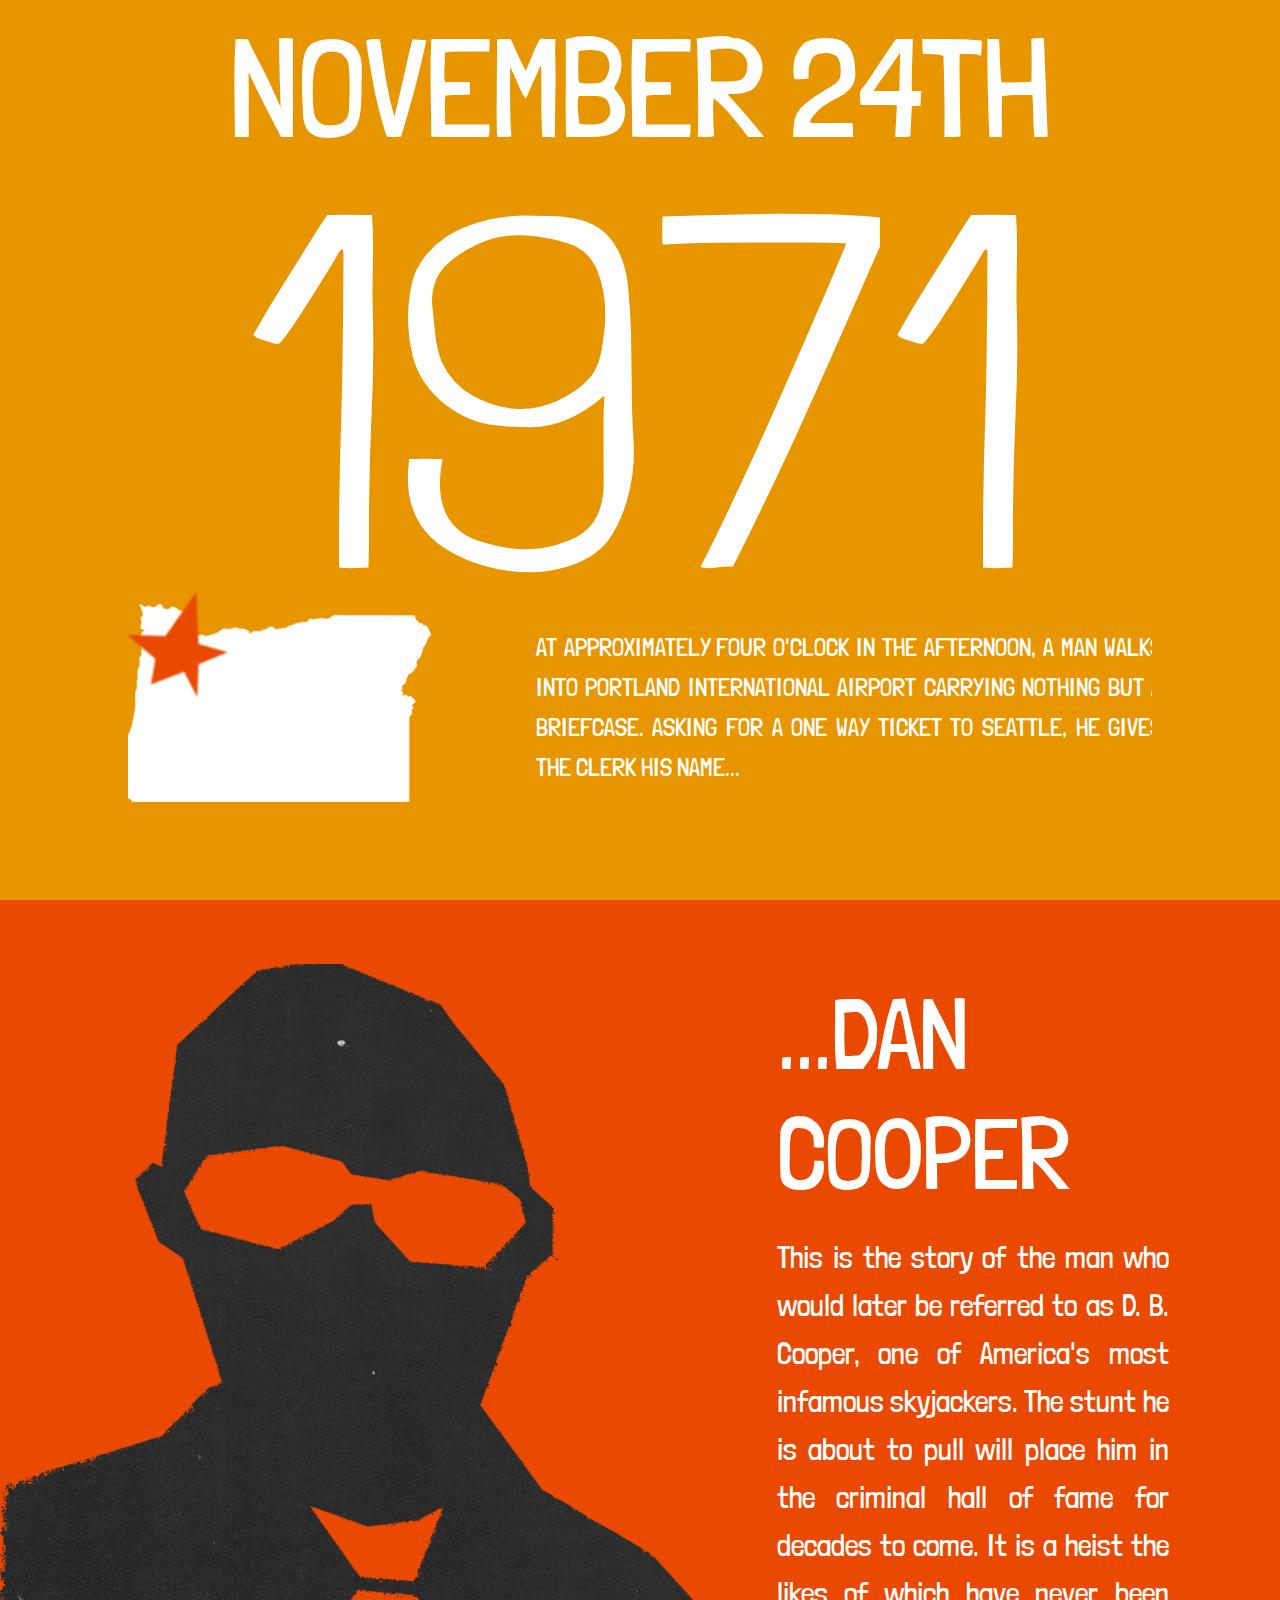
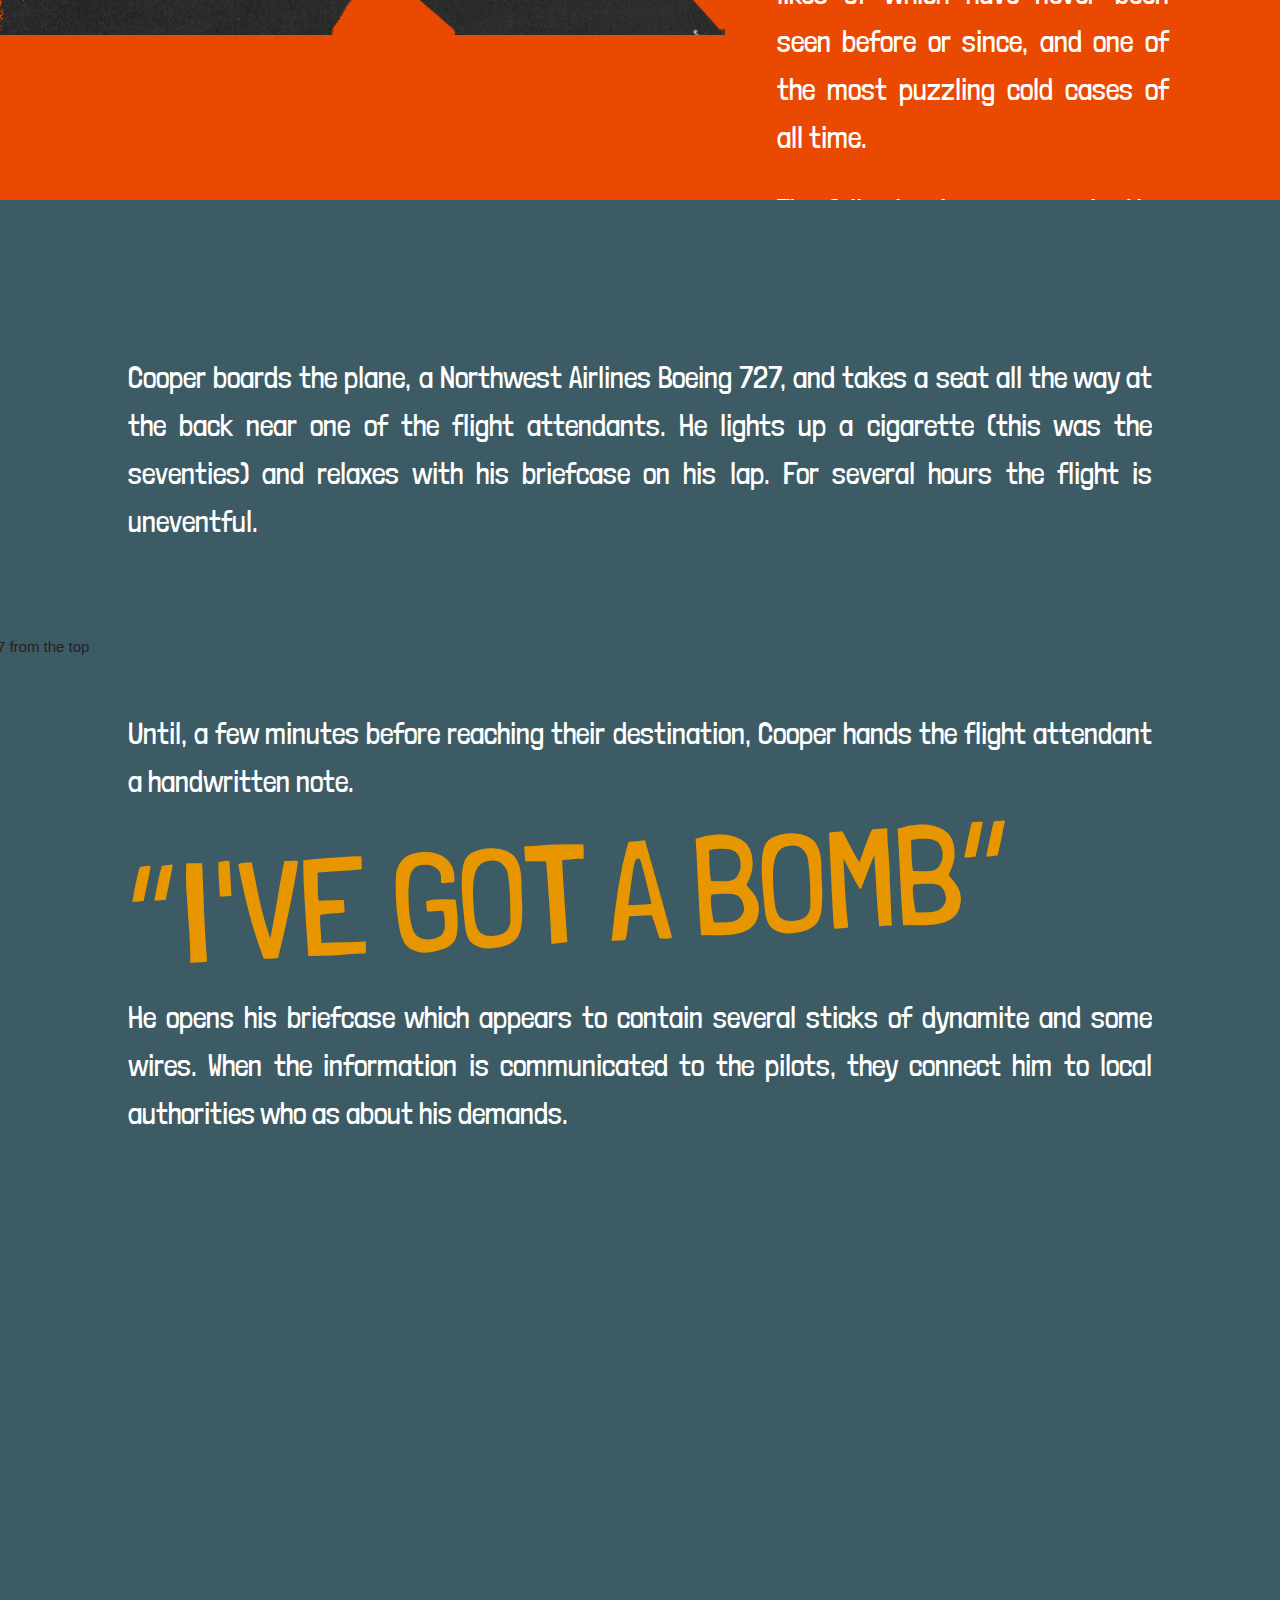
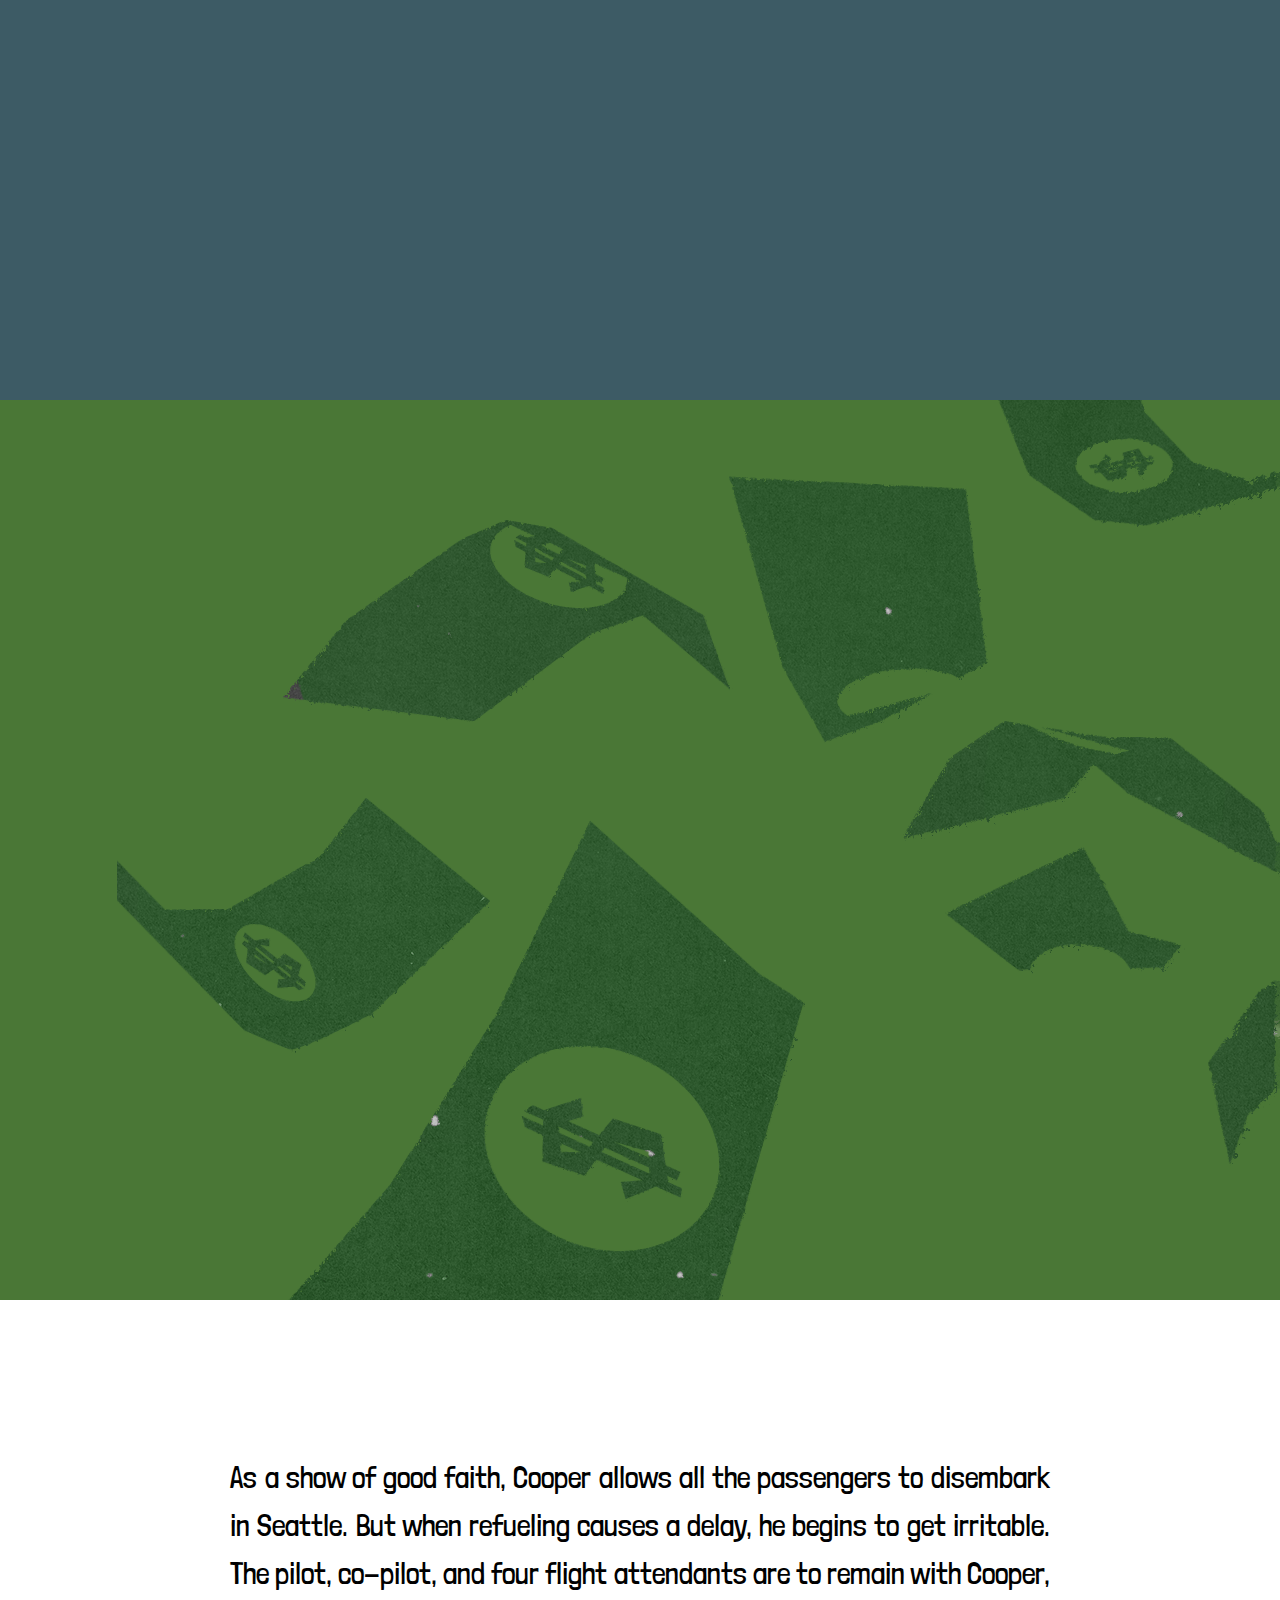
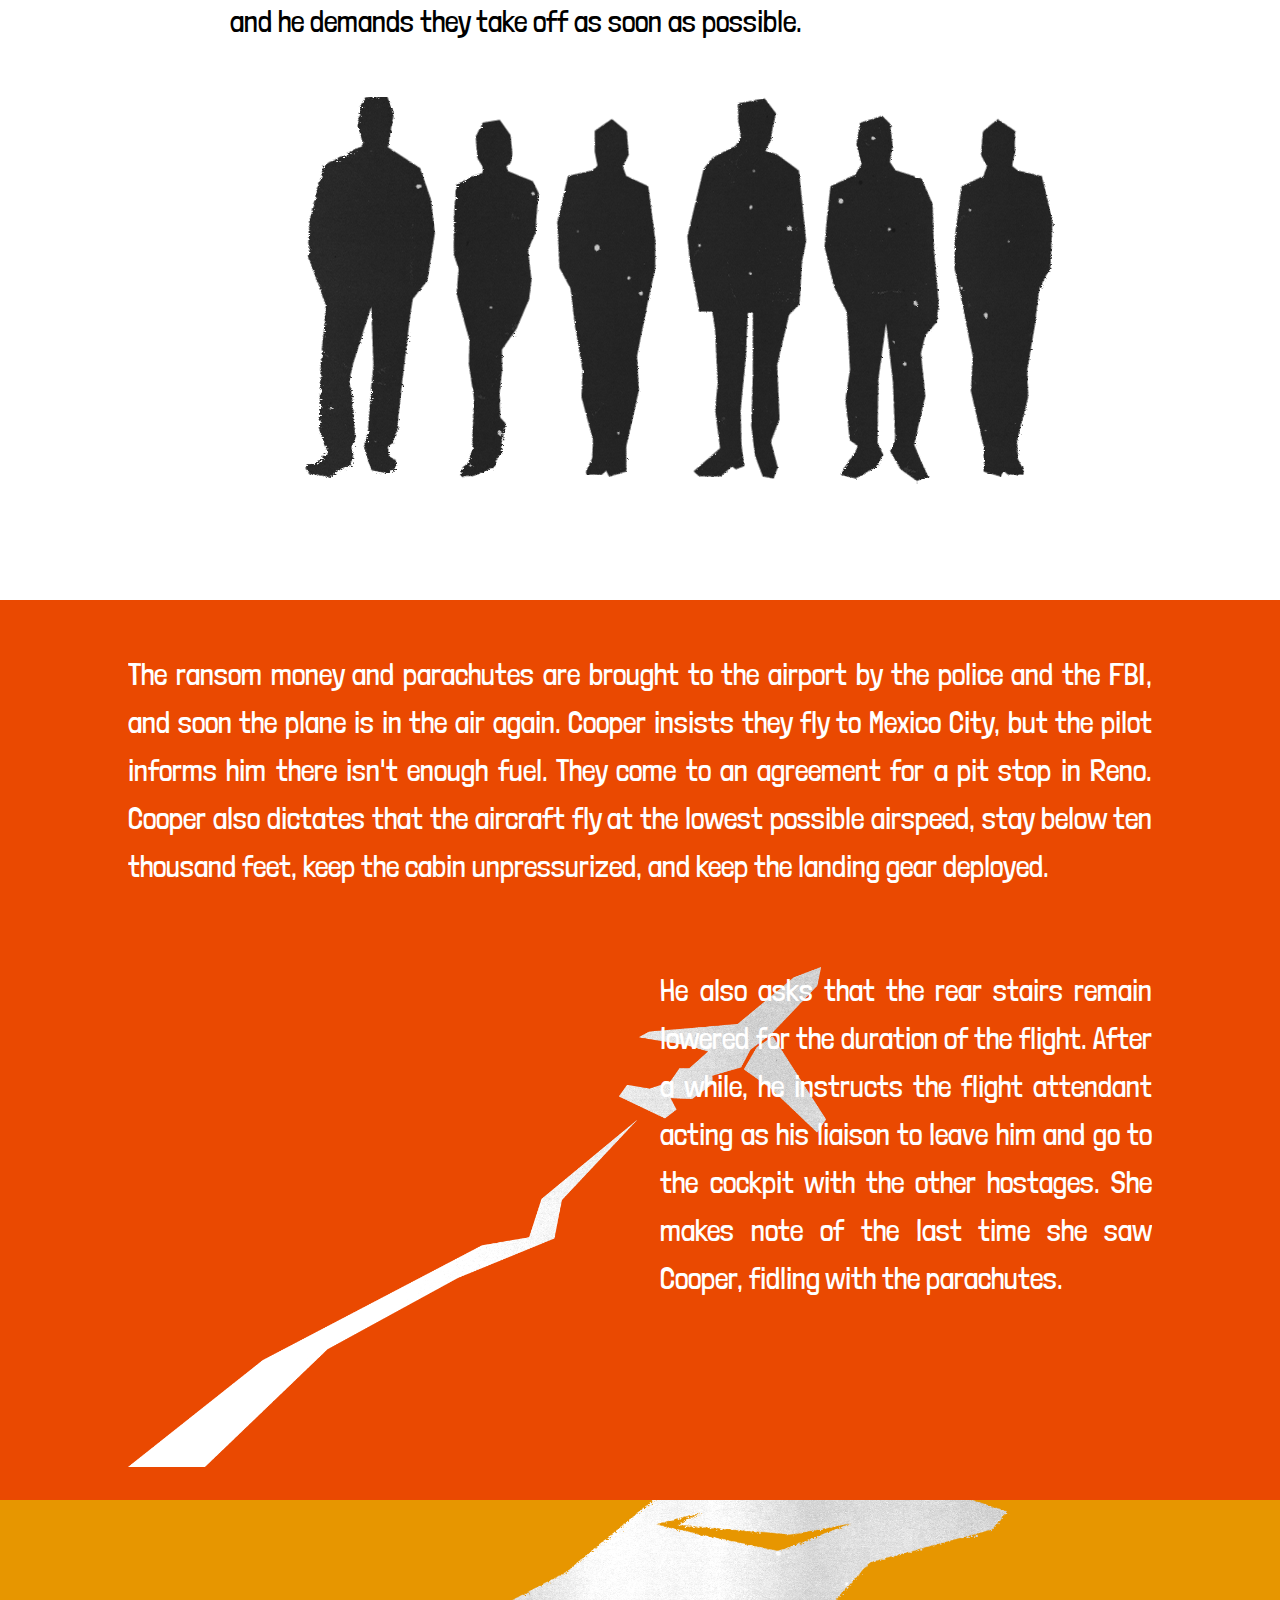
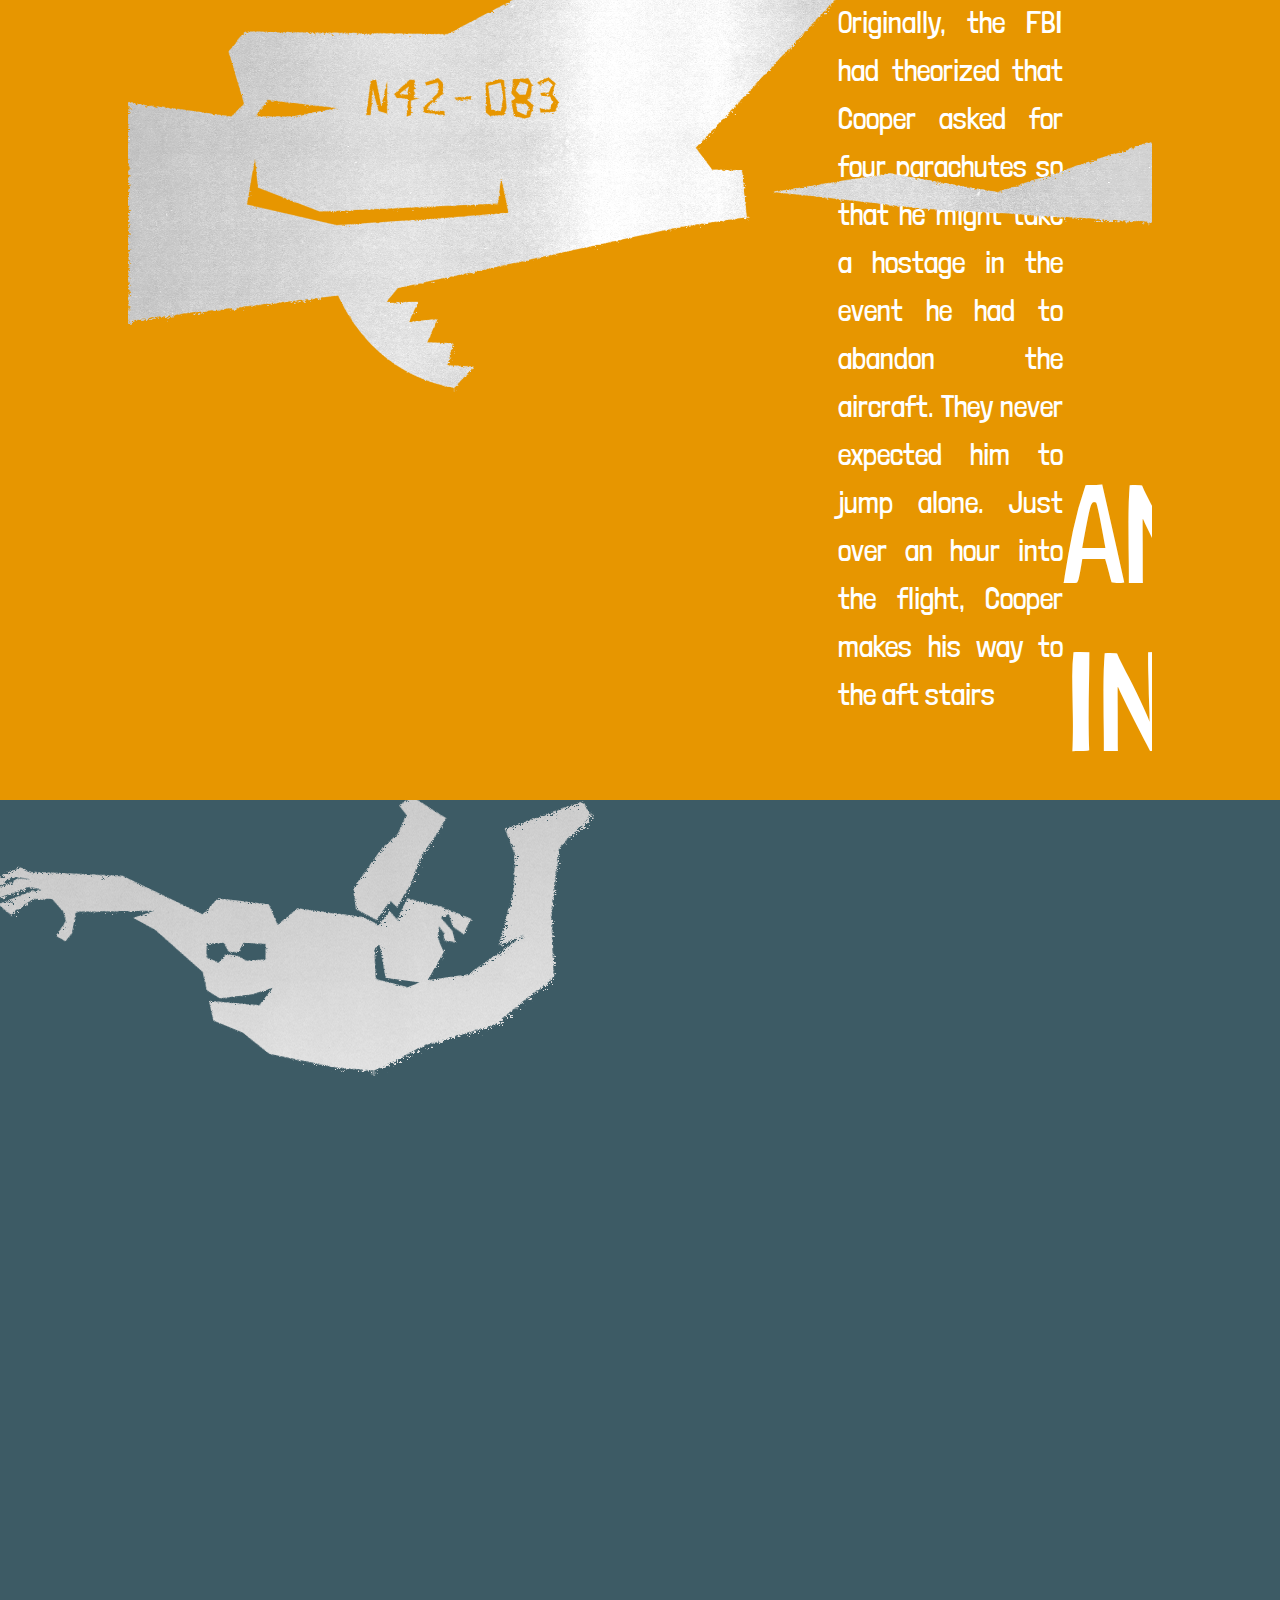
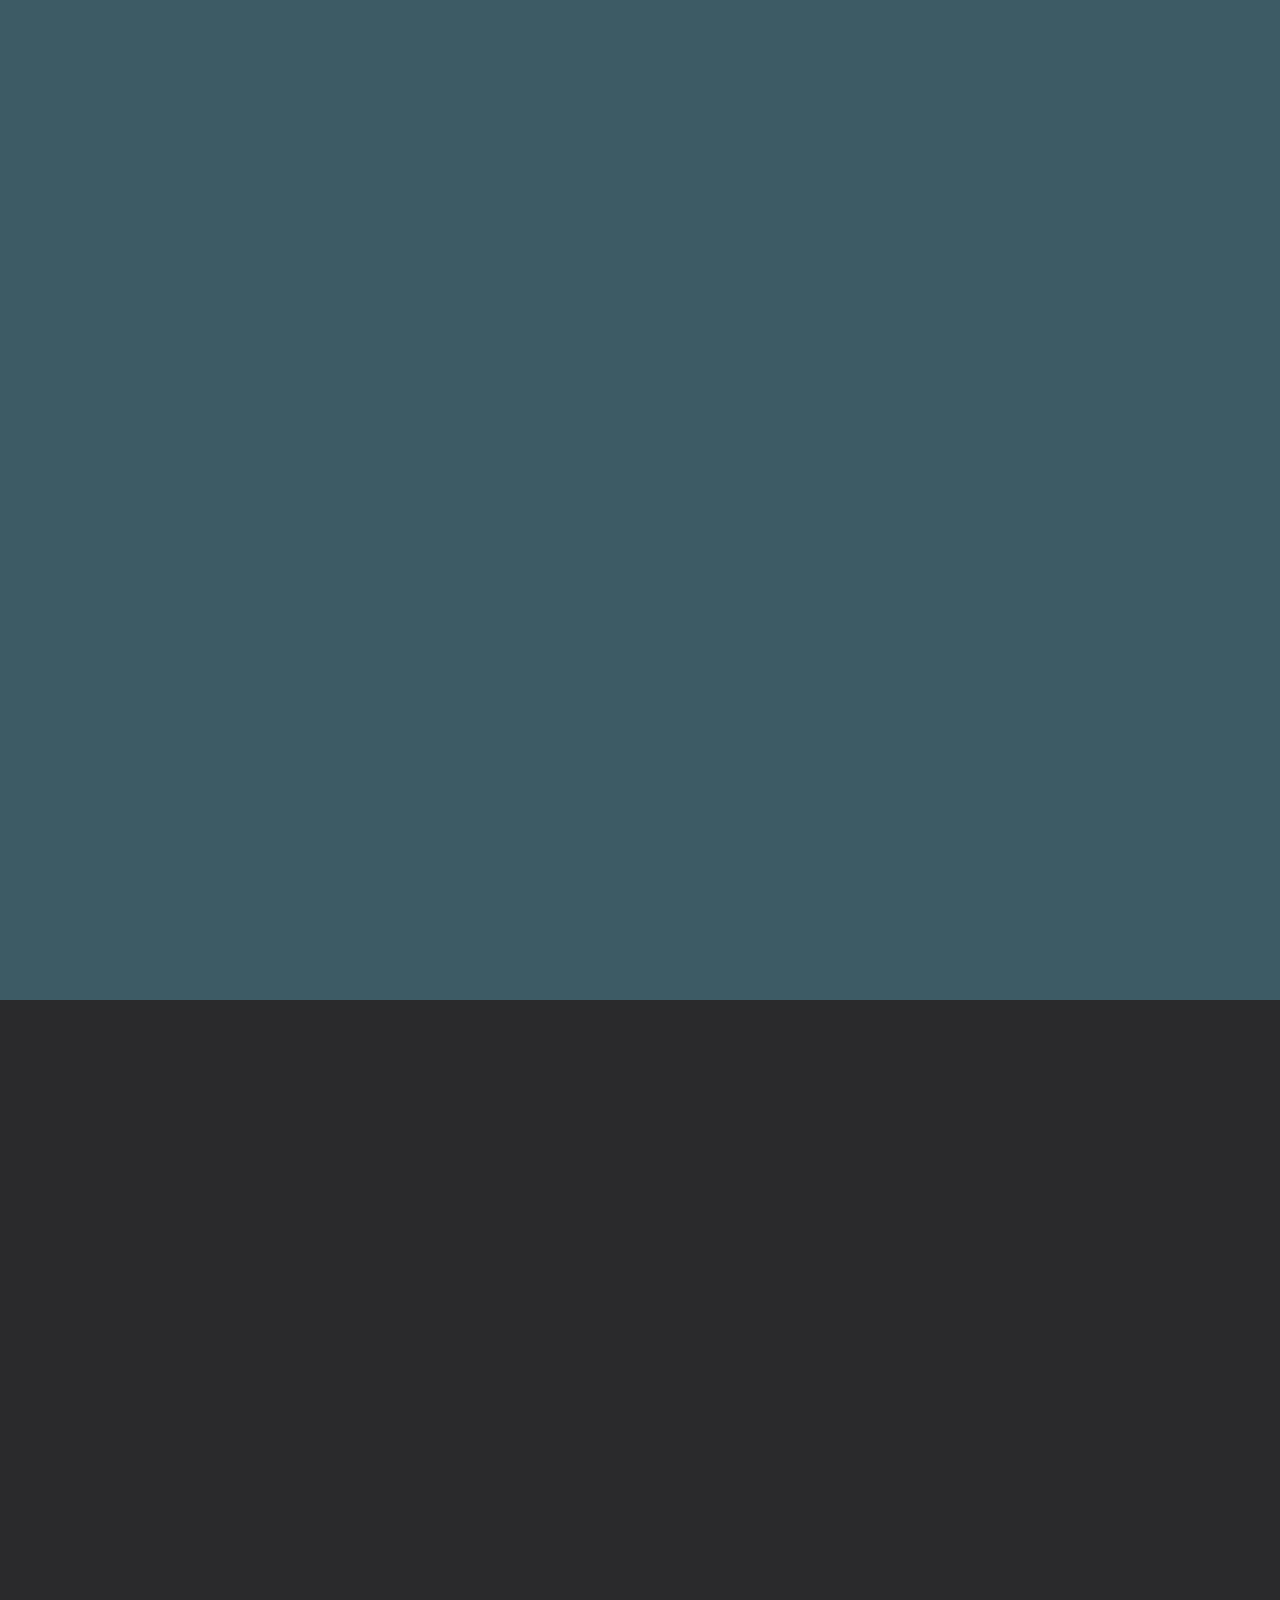
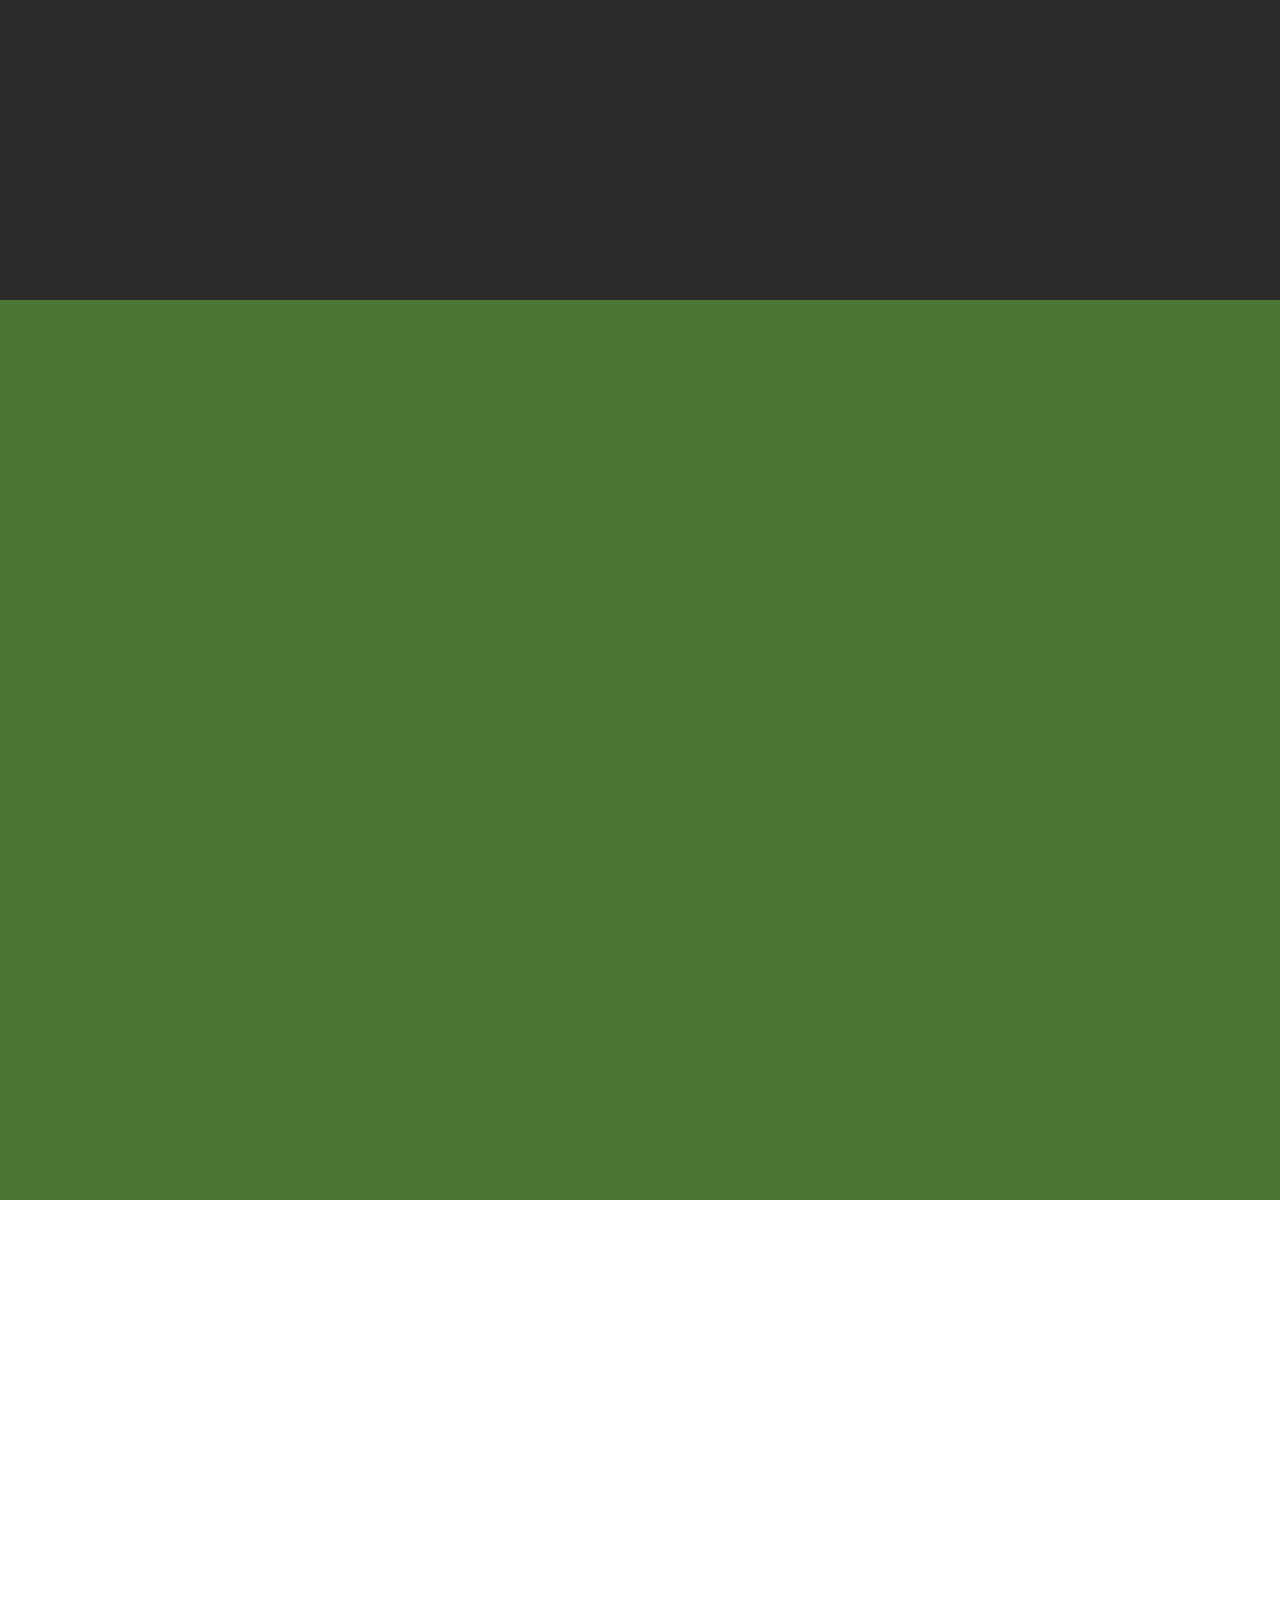
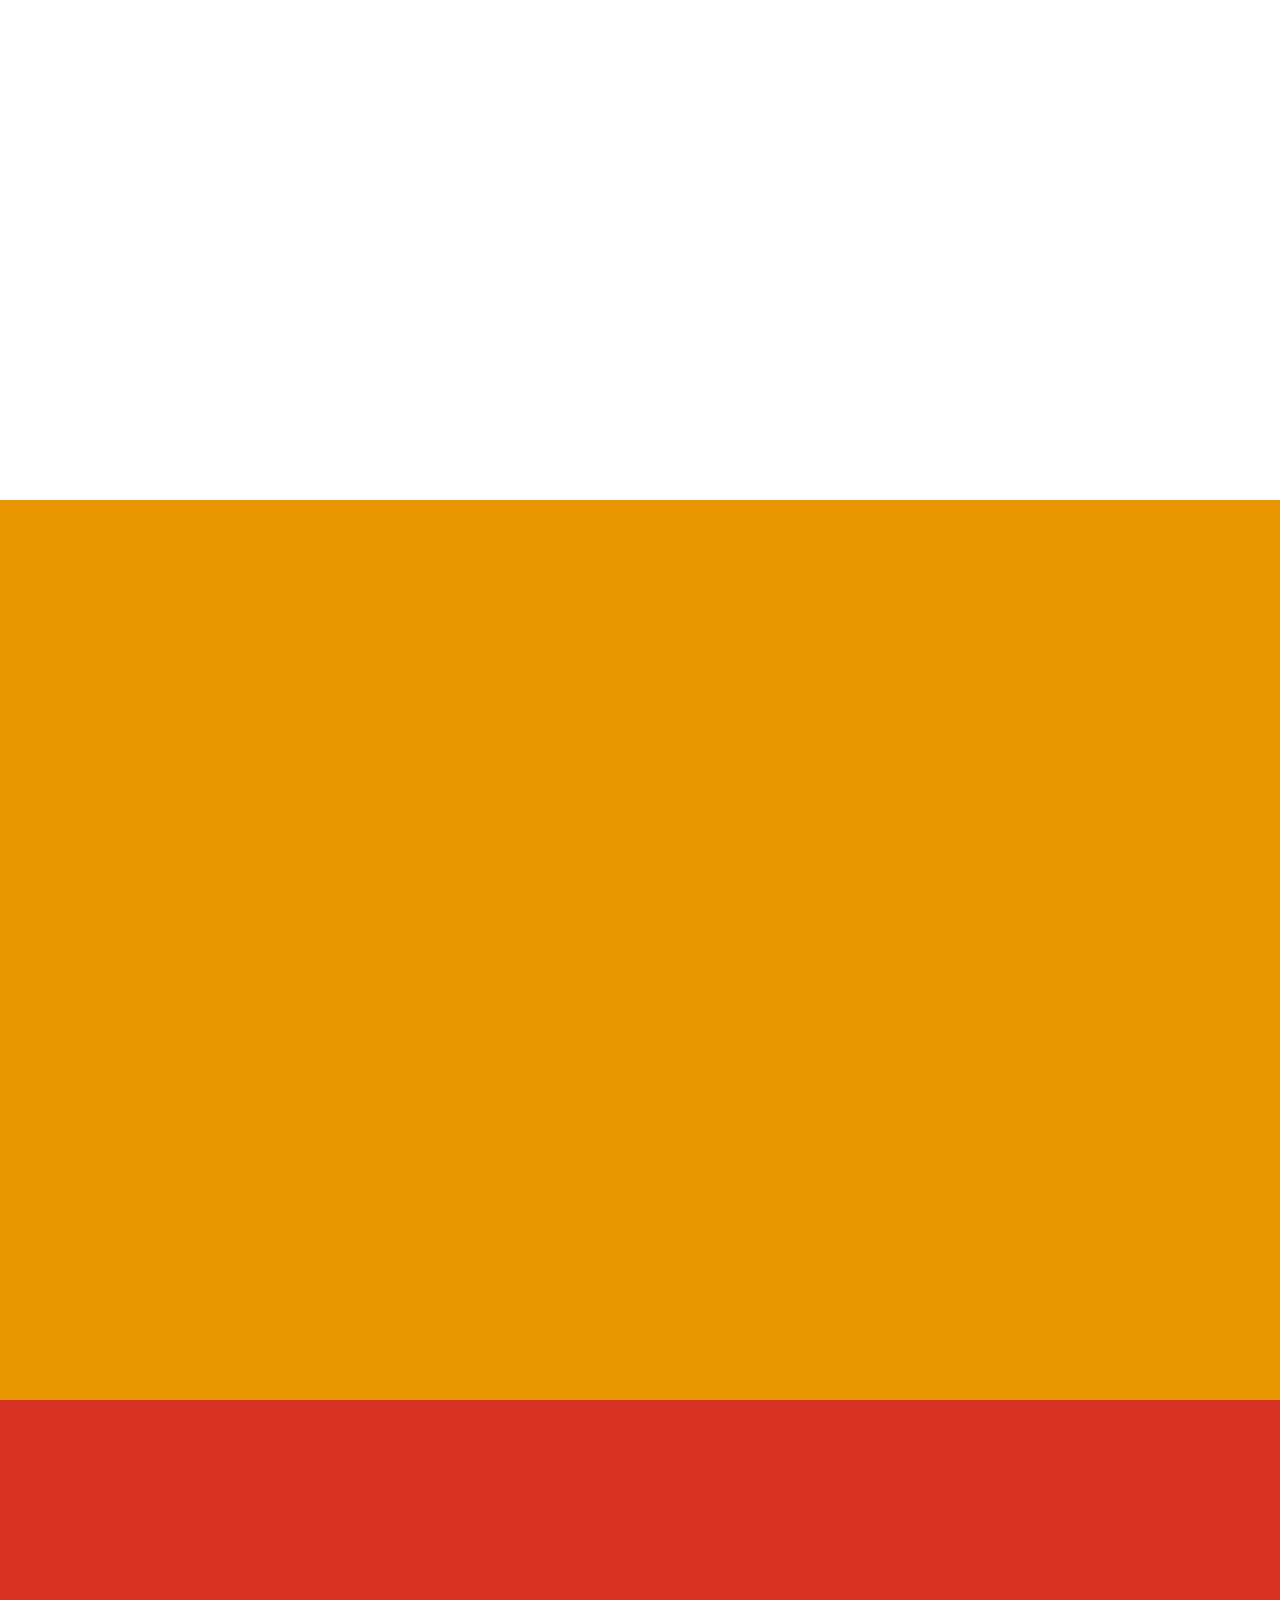
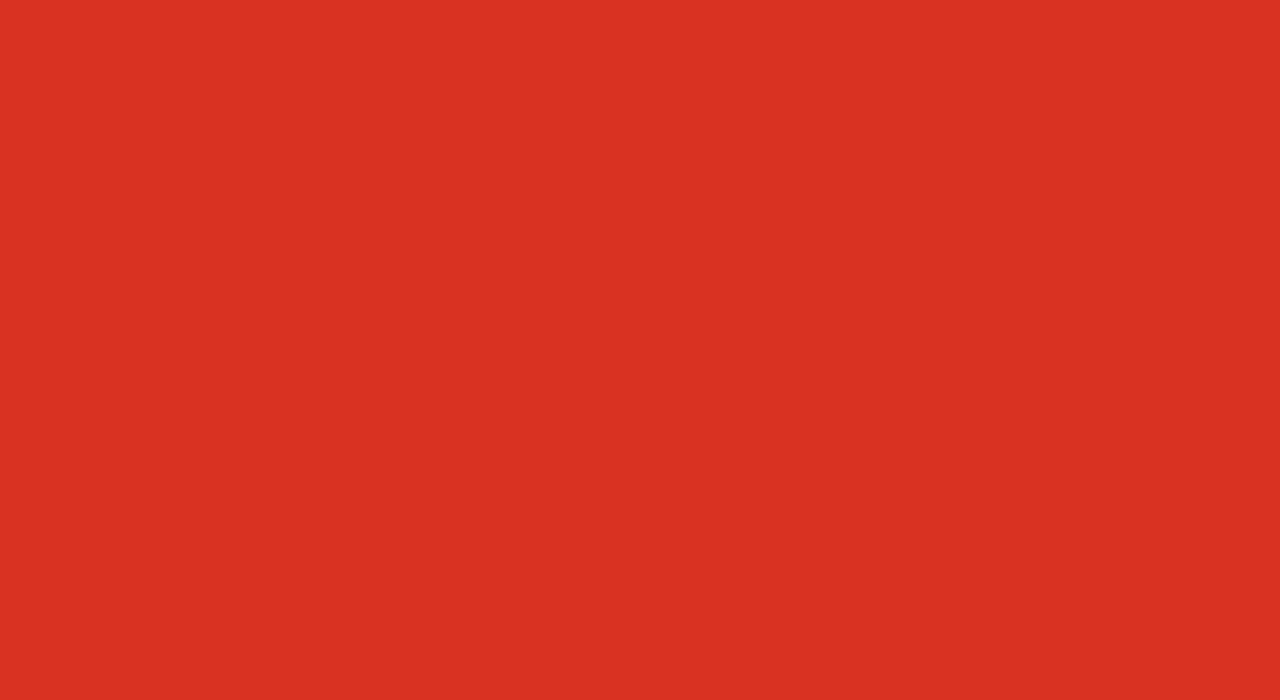
==== commit 8e5a324e: "commot" ====
--- a/projecttwo.html
+++ b/projecttwo.html
@@ -318,9 +318,11 @@
 
   <article class="frame8">
 
-    <div class="container">
-
-
+    <img id="asset8" src="P2 images/Asset 8.png" alt="Cooper skydiving"> 
+
+    <div class="container">
+
+      
       
     </div>
     
@@ -391,6 +393,8 @@
     
   </article>
 
+  <!-- please -->
+
 </body>
 
 </html>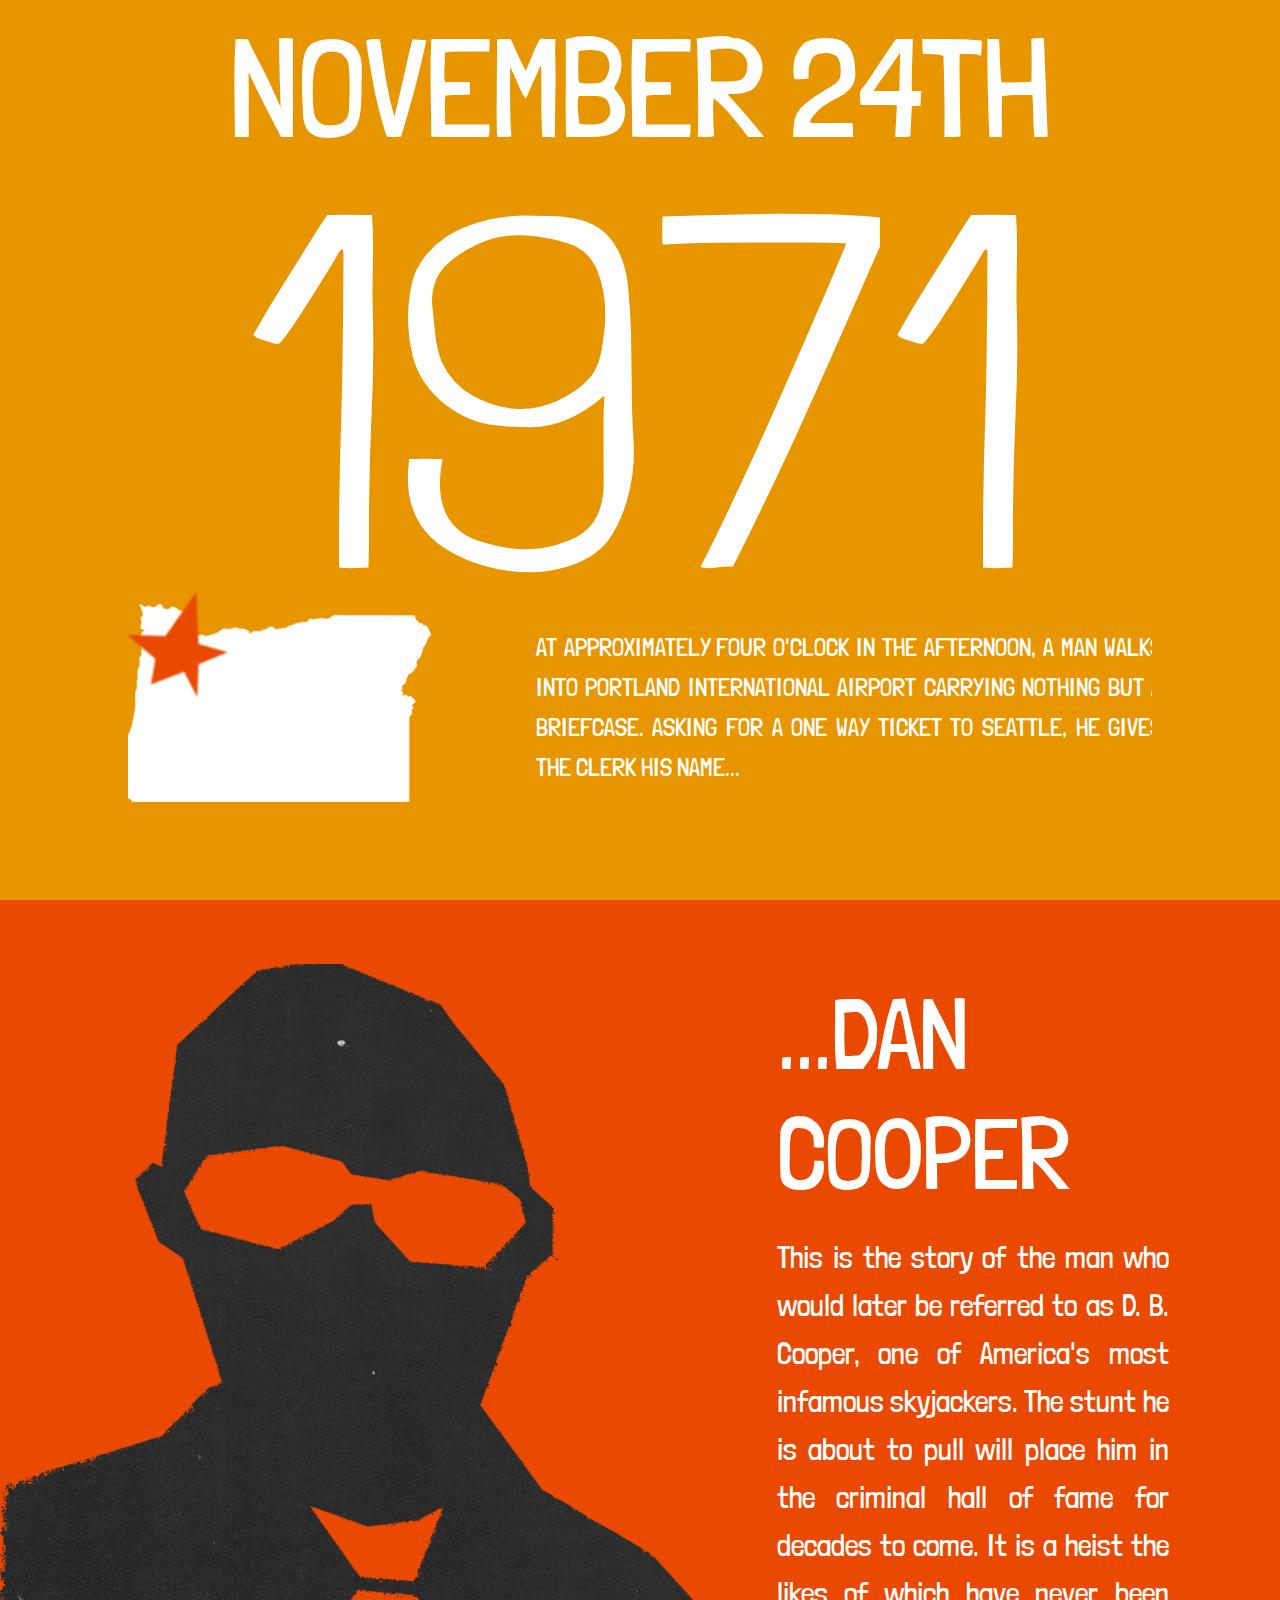
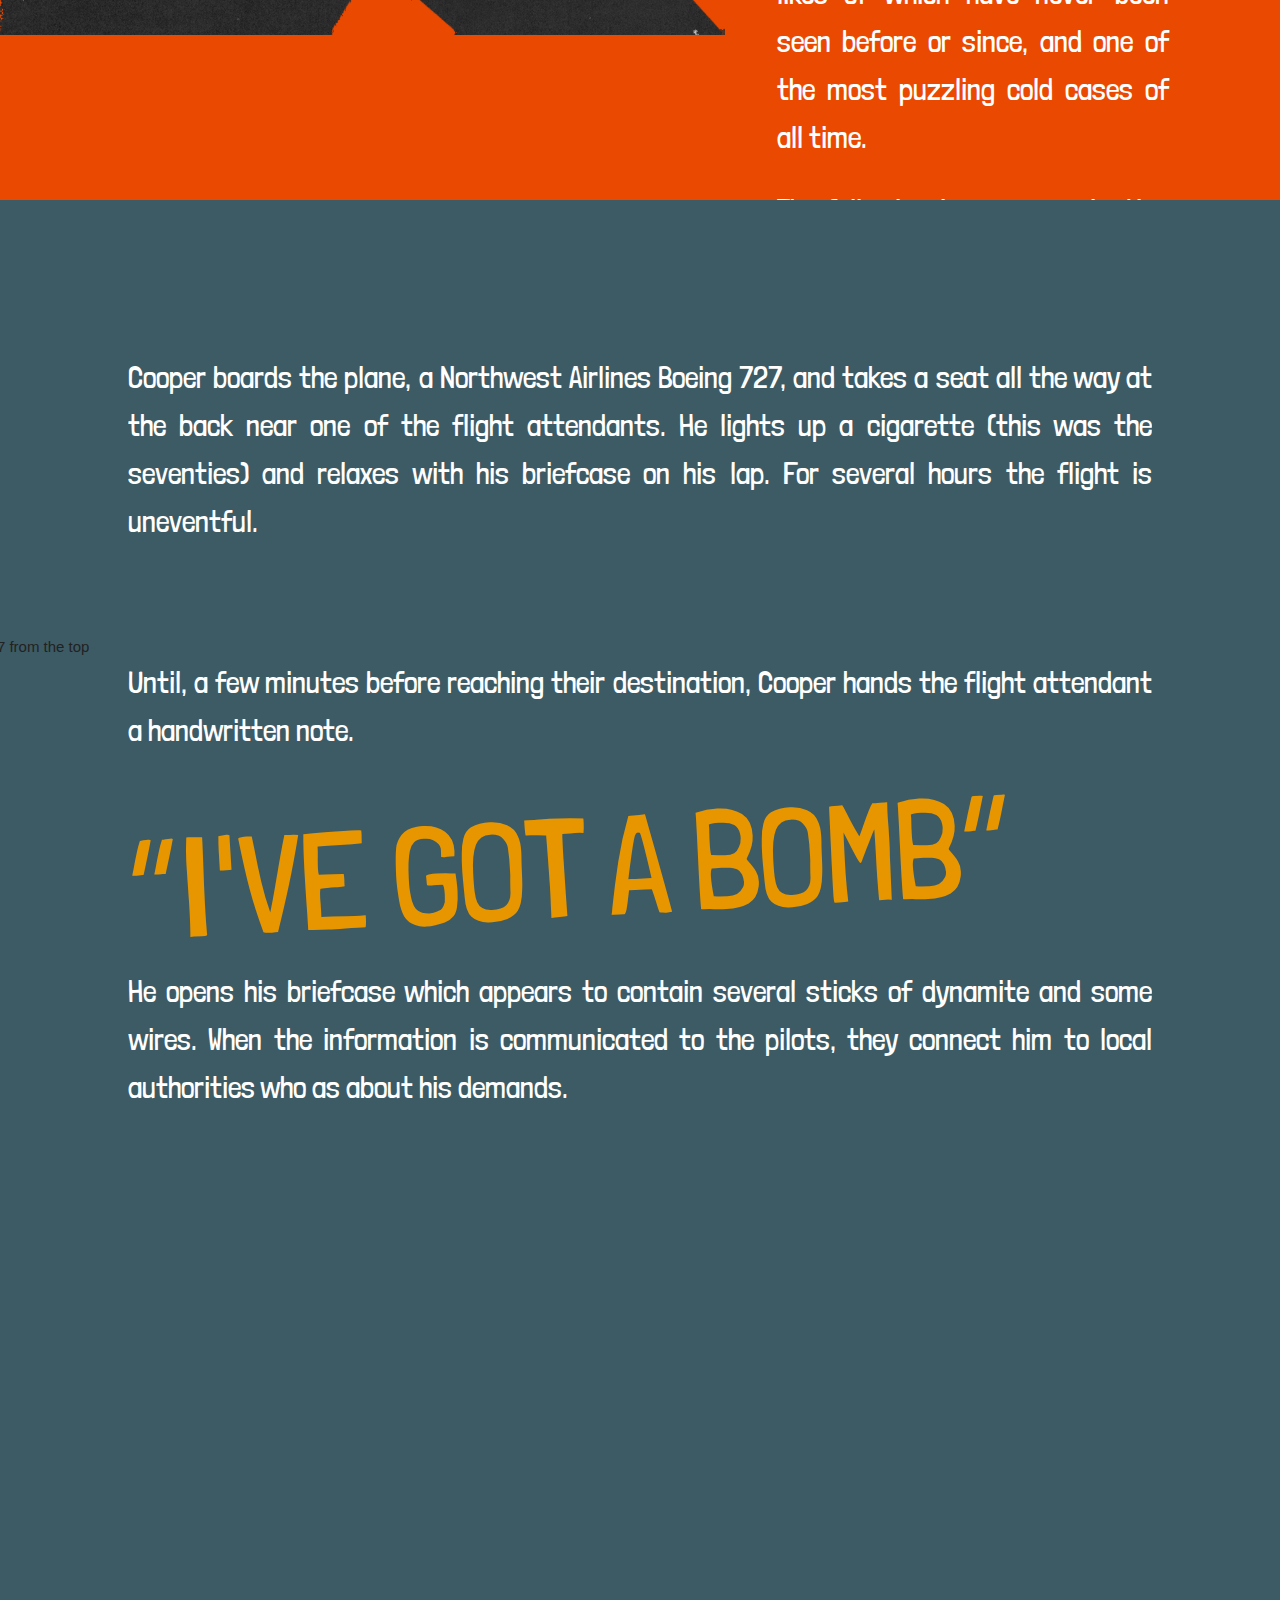
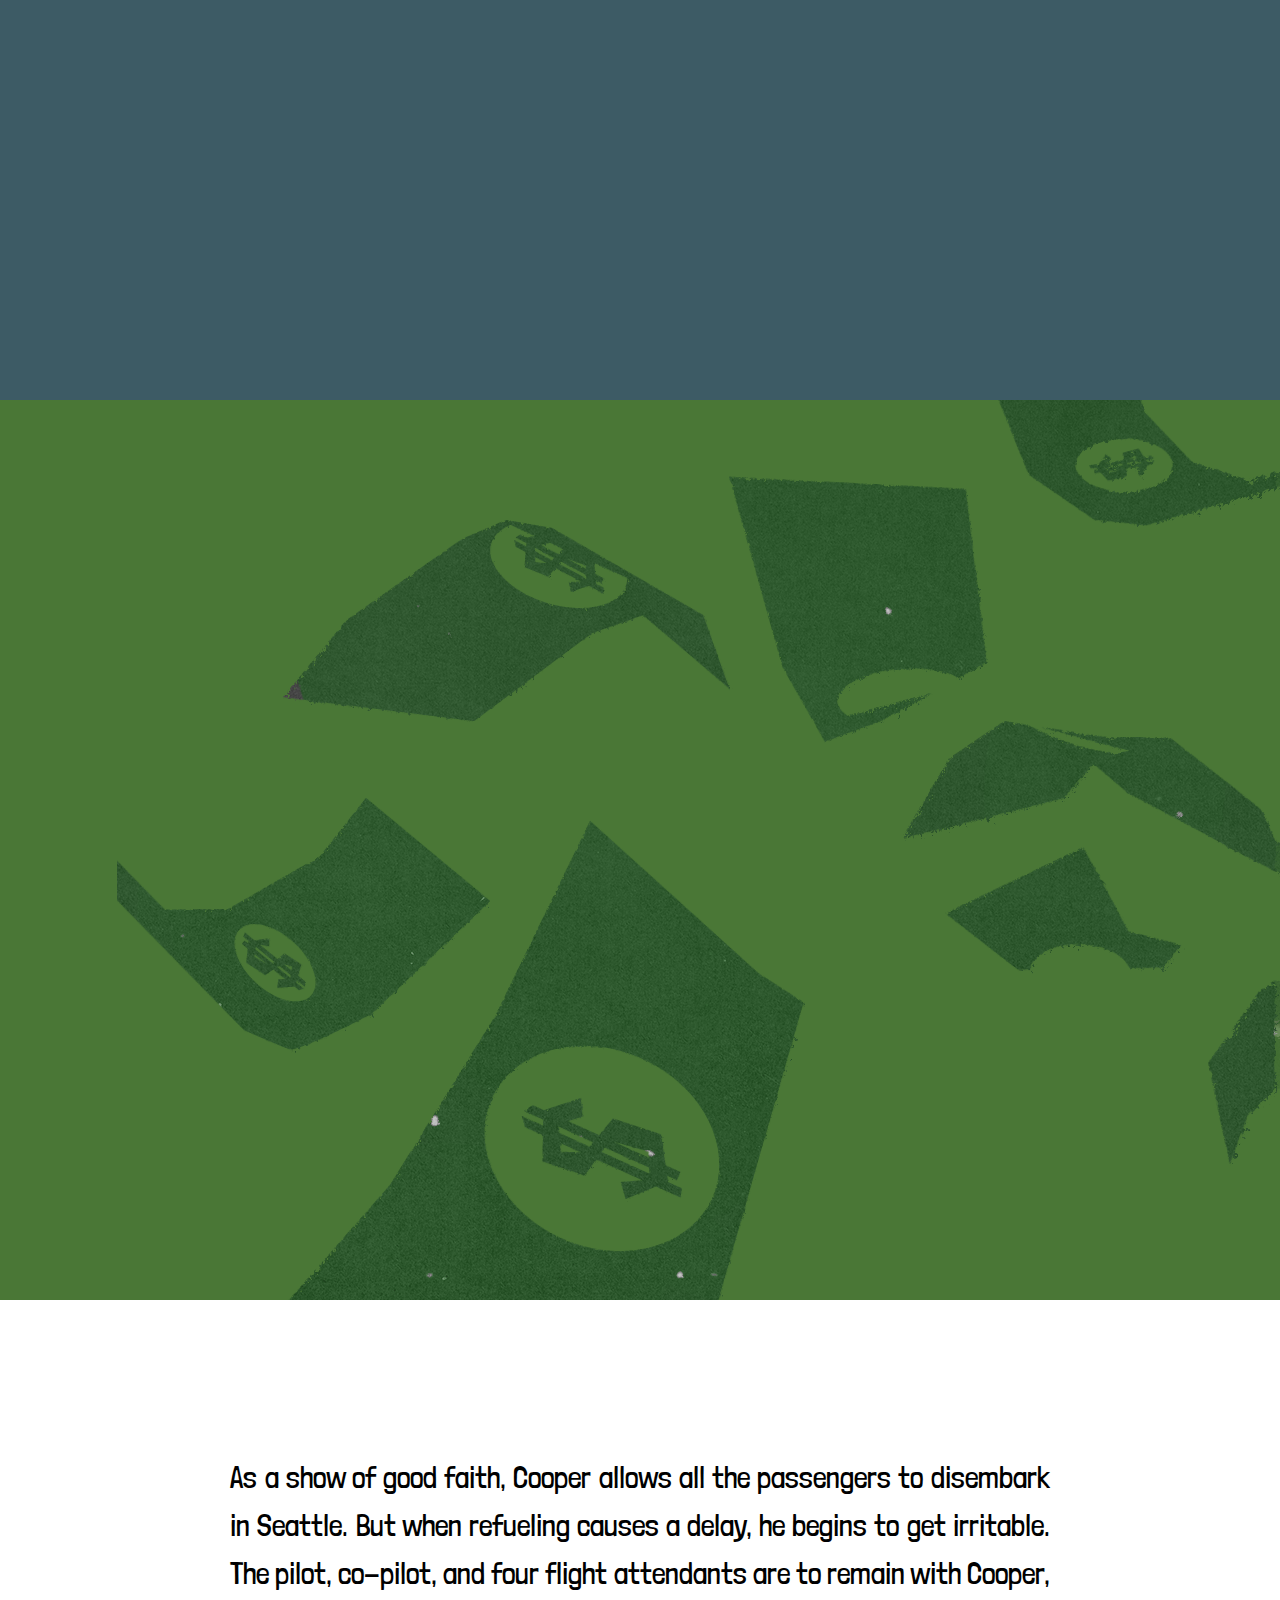
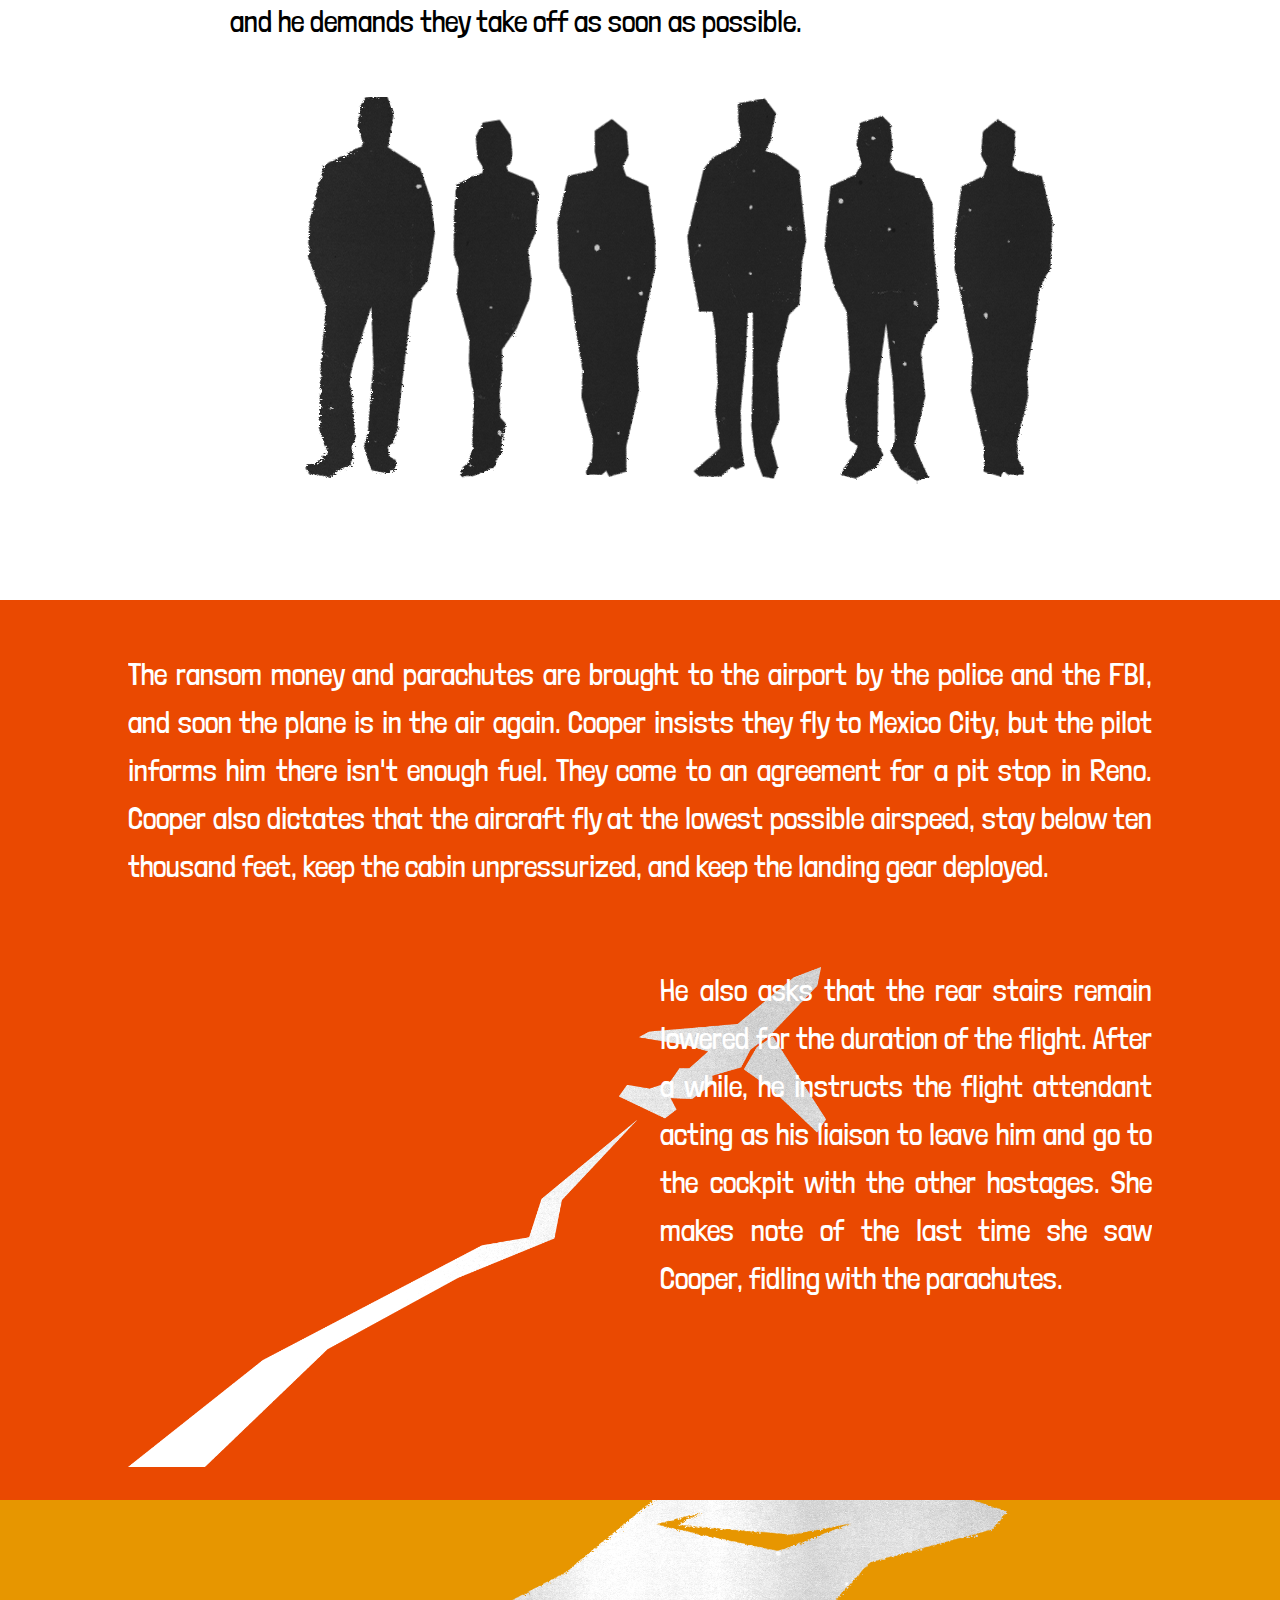
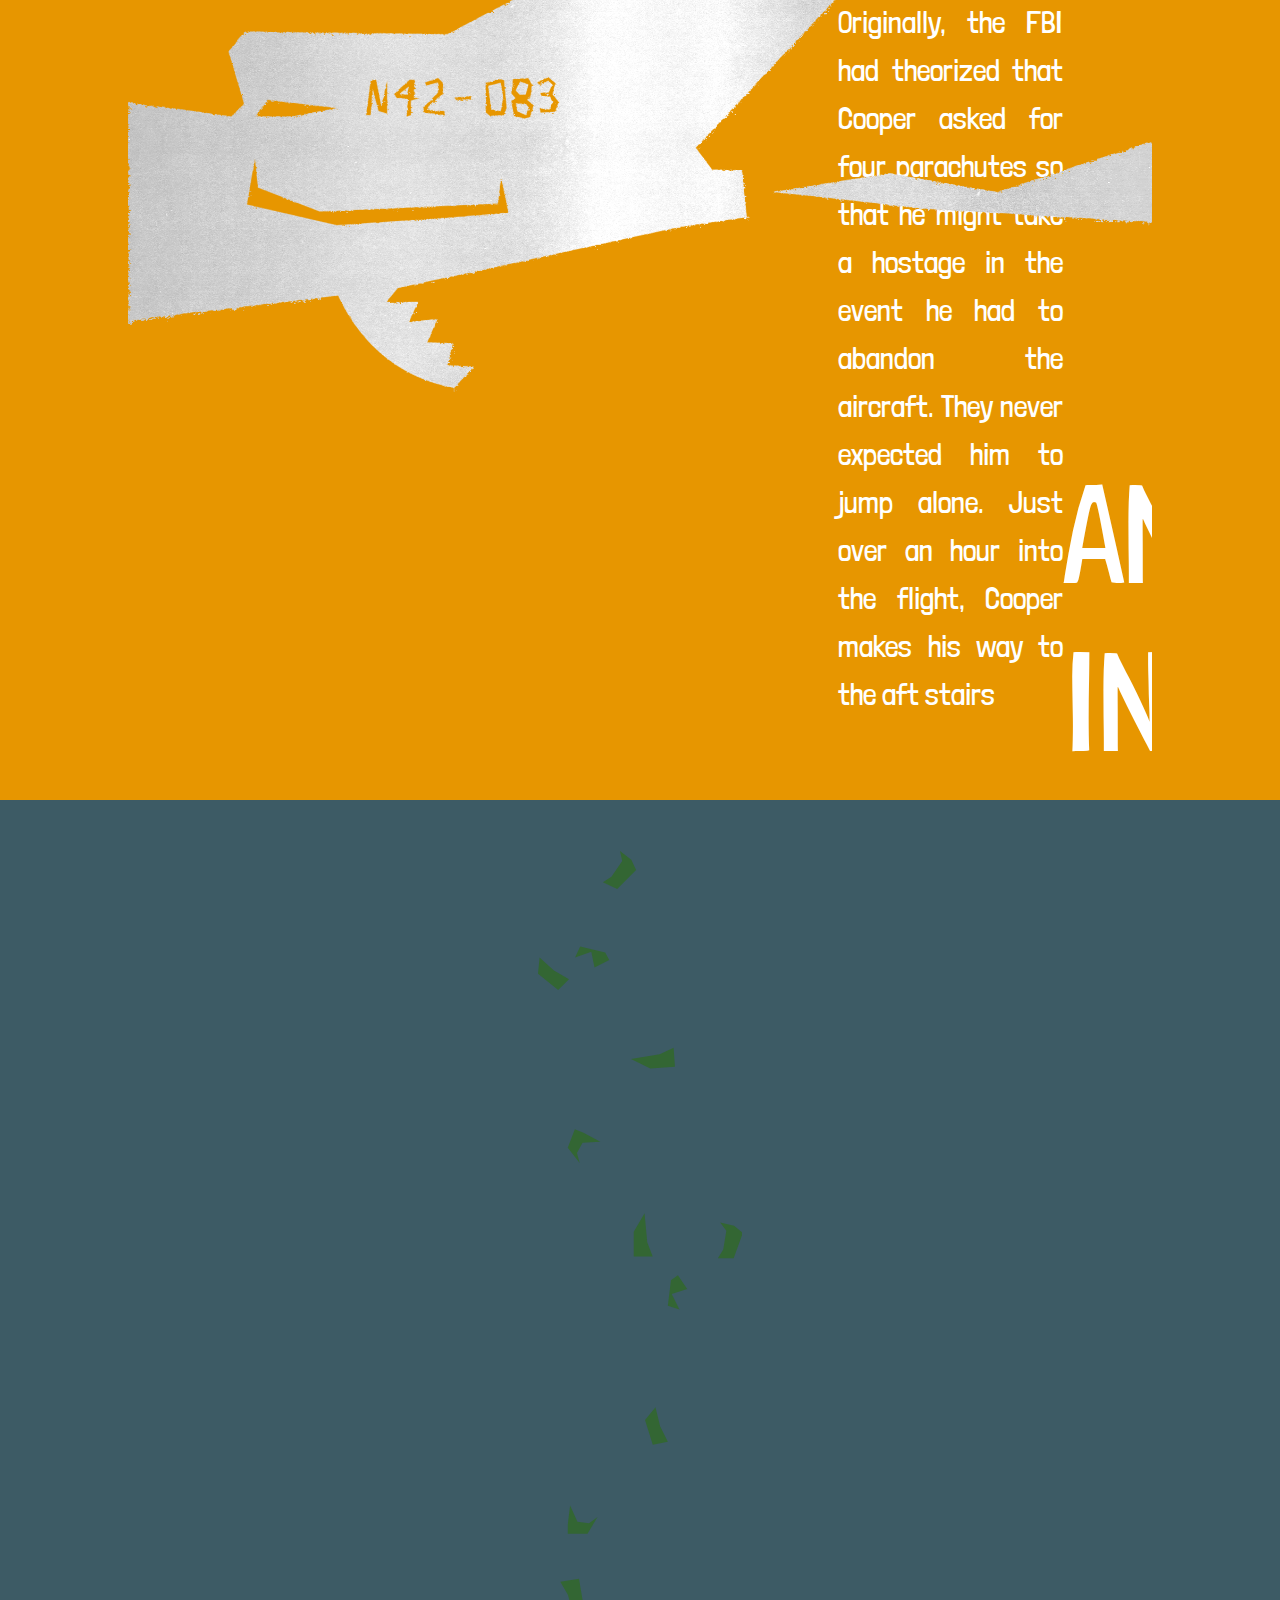
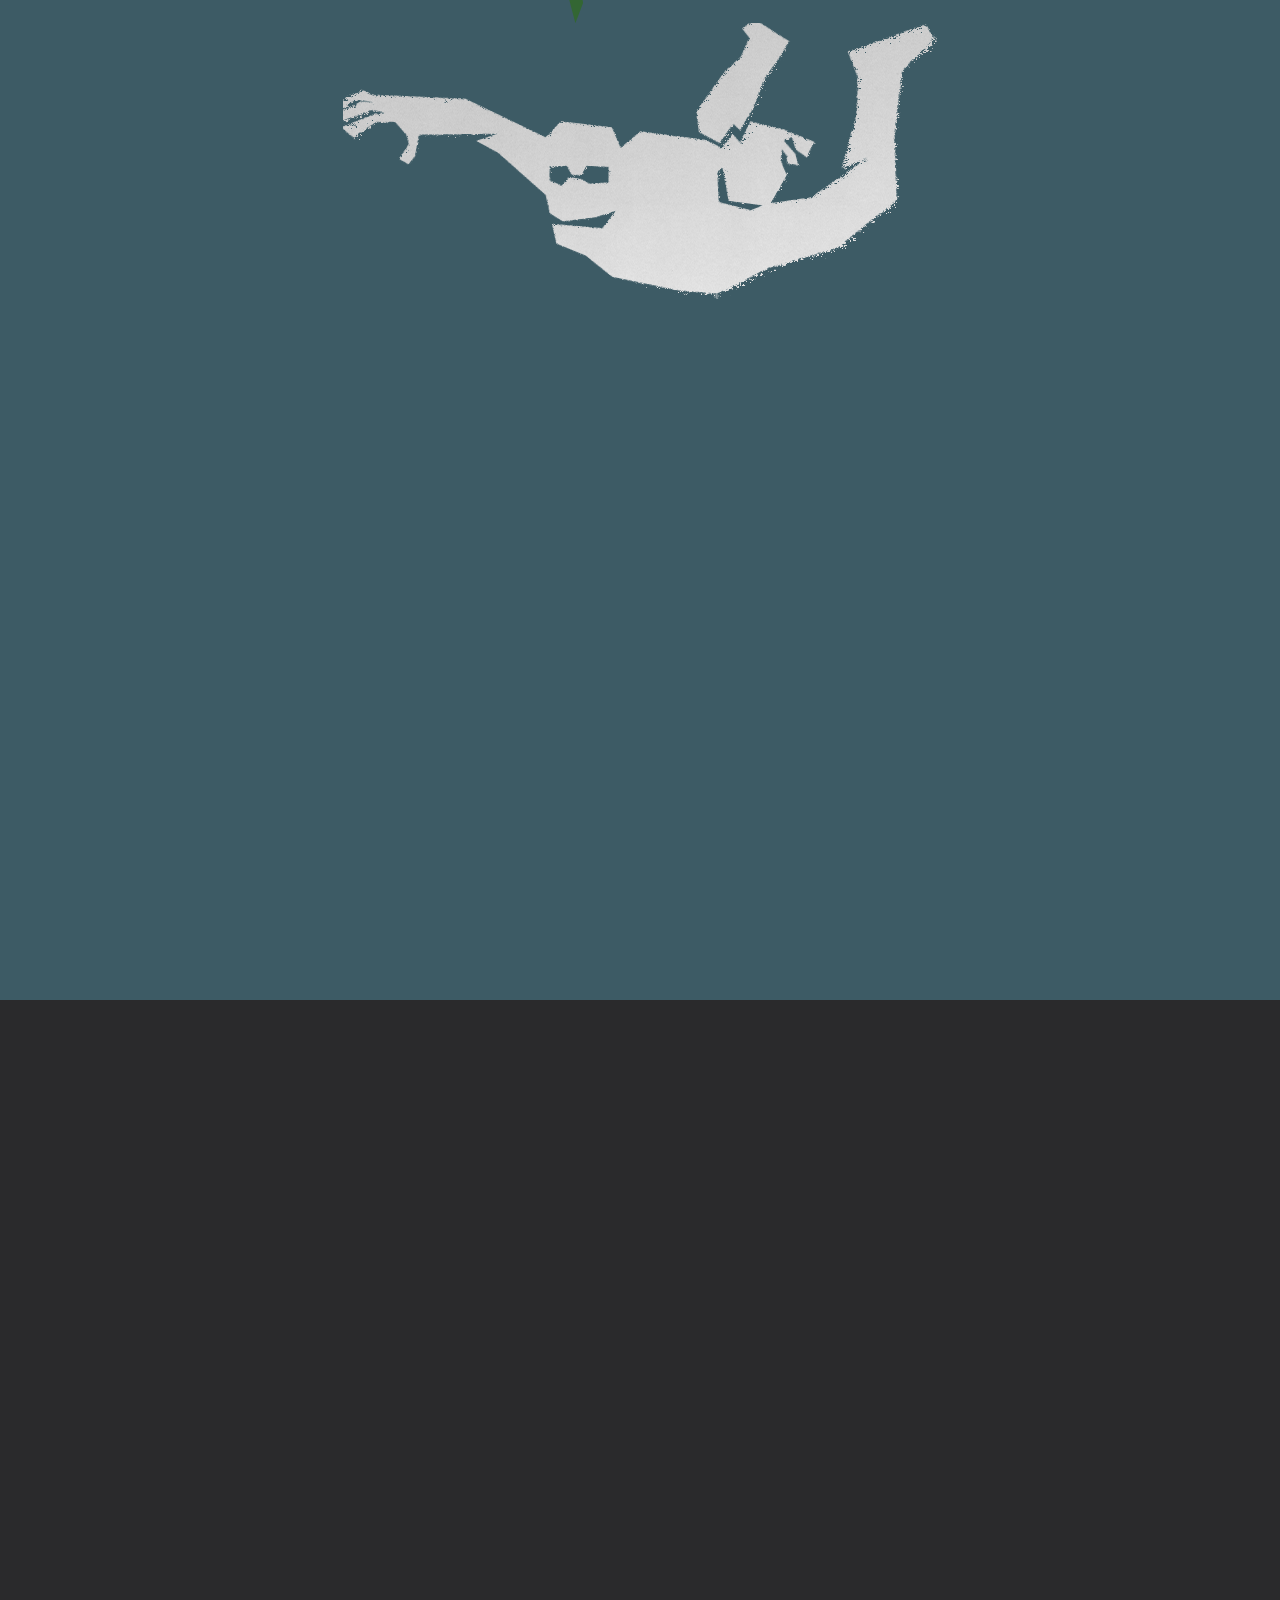
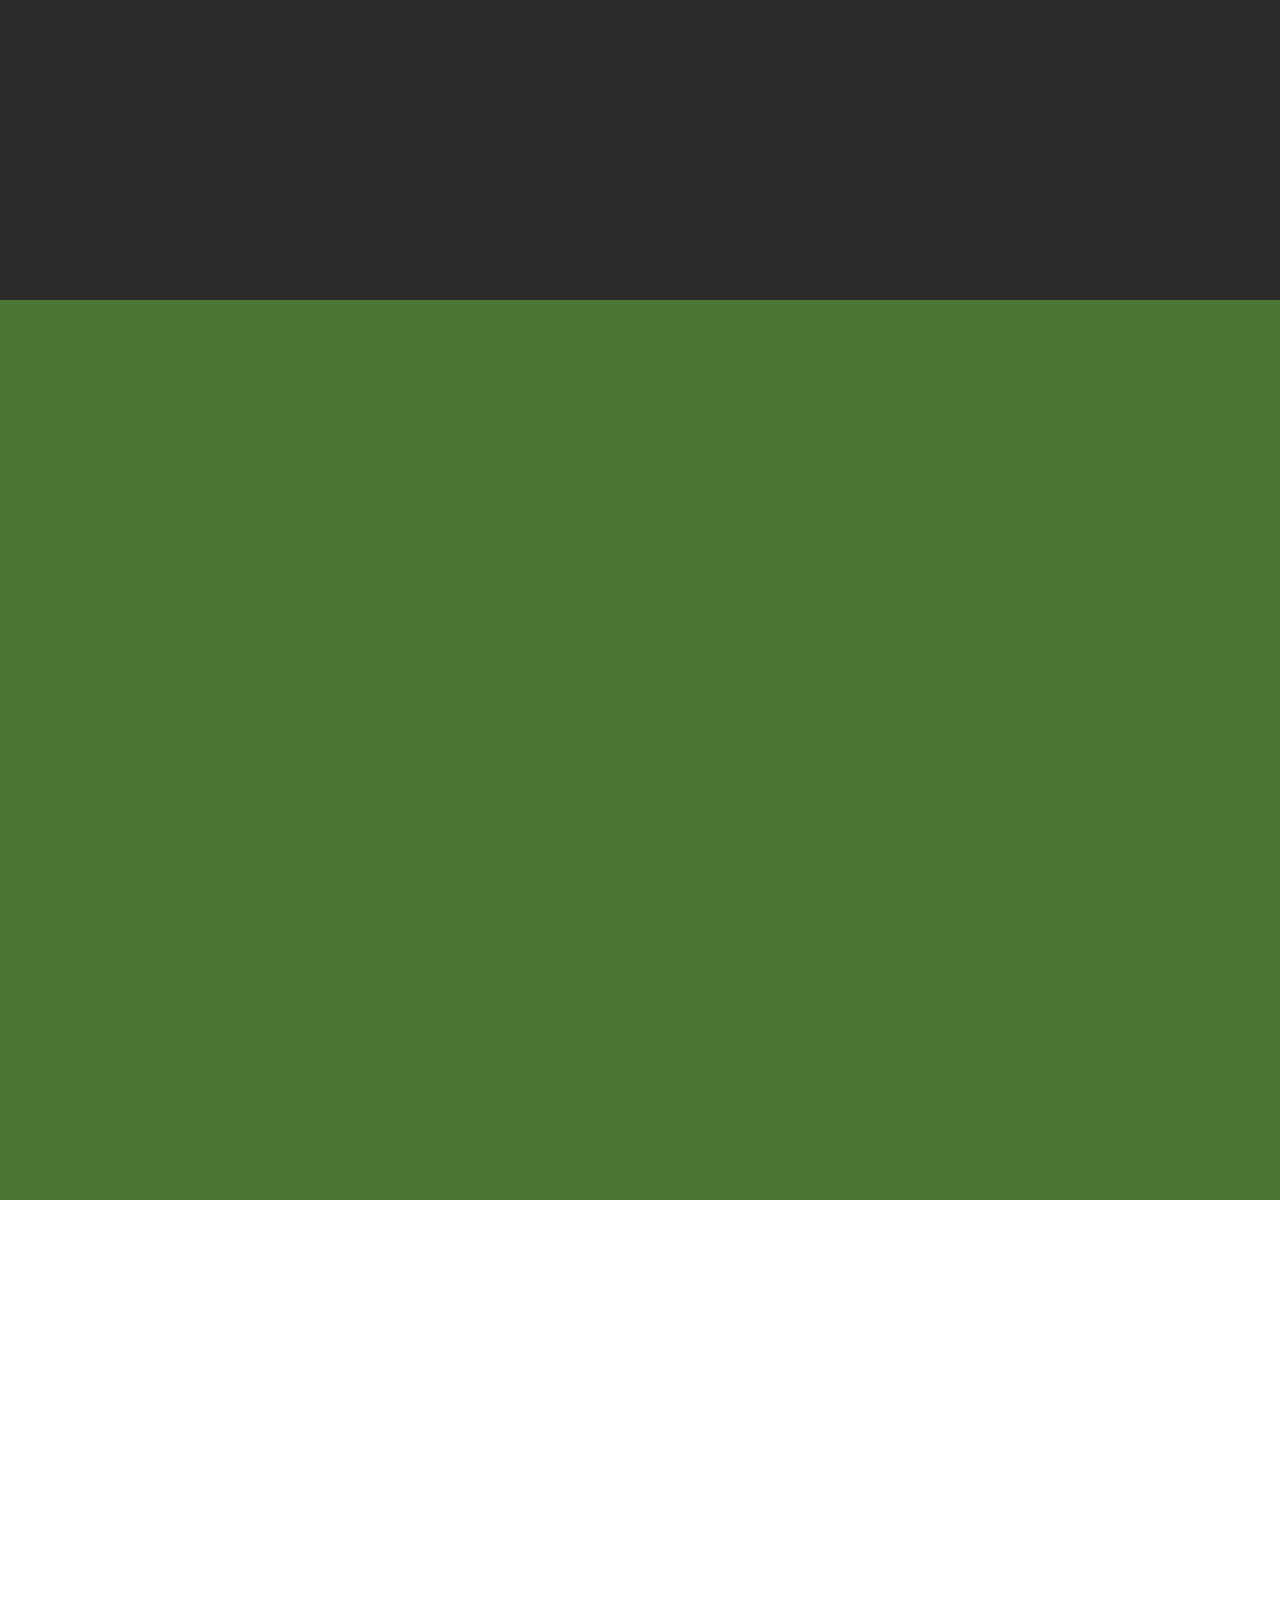
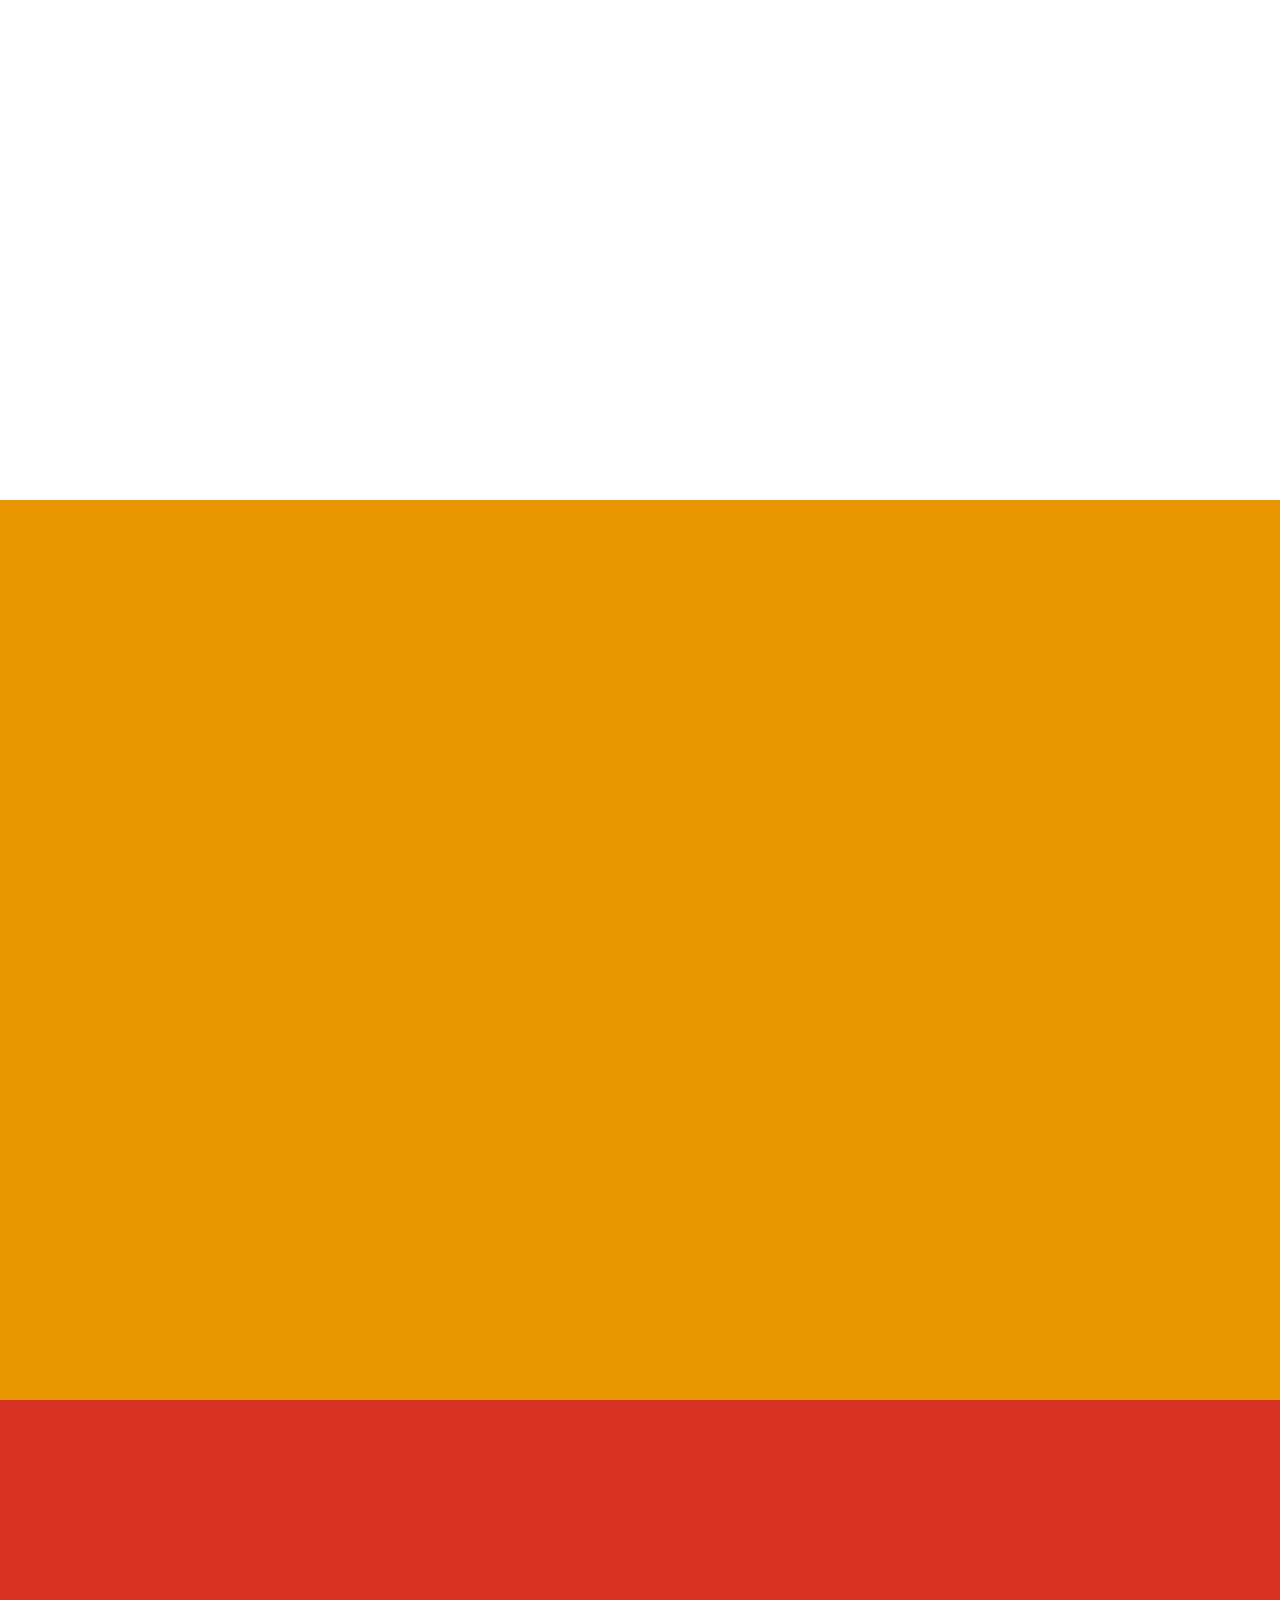
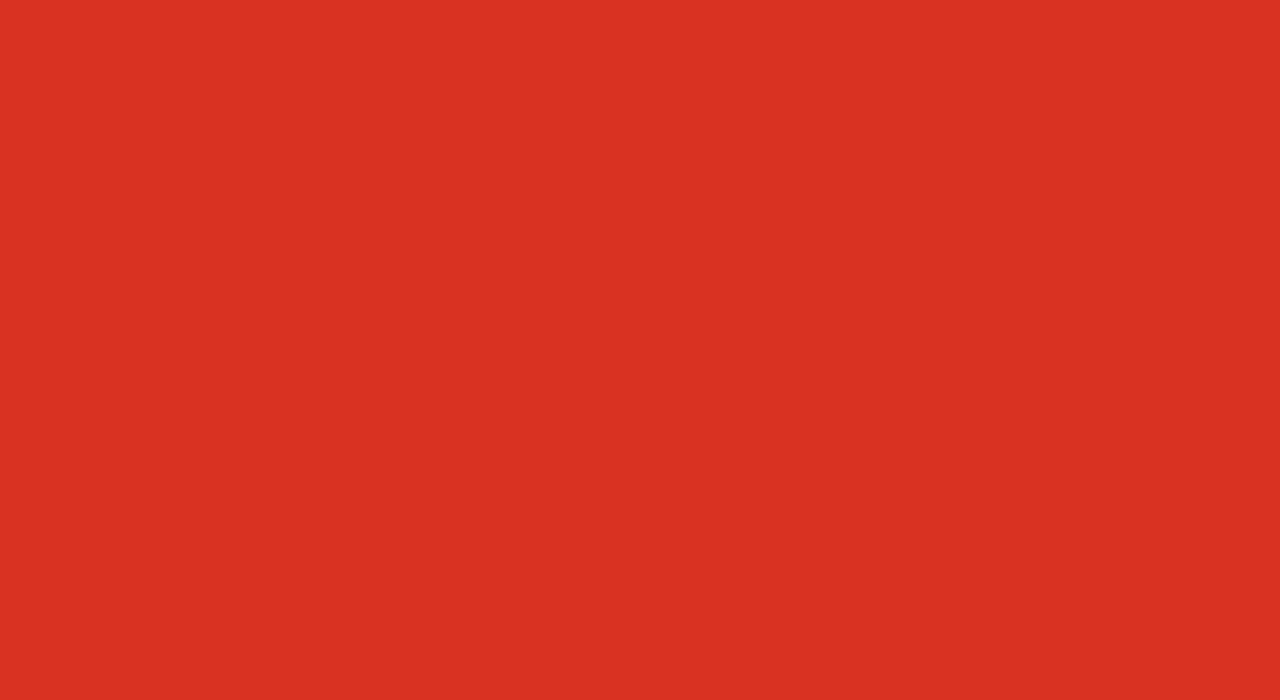
==== commit 720e6ad7: "commit" ====
--- a/projecttwo.html
+++ b/projecttwo.html
@@ -318,7 +318,54 @@
 
   <article class="frame8">
 
-    <img id="asset8" src="P2 images/Asset 8.png" alt="Cooper skydiving"> 
+    <div class="container">
+
+      <div class="row">
+
+        <div class="asset08">
+
+          <?xml version="1.0" encoding="UTF-8"?>
+
+          <svg id="Layer_2" data-name="Layer 2" xmlns="http://www.w3.org/2000/svg" viewBox="0 0 353.01 1331.07">
+
+            <defs>
+
+              <style>
+
+                .cls-1 {
+                  fill: #363;
+                }
+
+              </style>
+
+            </defs>
+
+            <g id="artwork">
+              <polygon class="cls-1" points="183.66 624.52 188.33 674.52 197.66 699.18 165 699.18 165 656.52 183.66 624.52"/>
+              <polygon class="cls-1" points="160.26 358.54 209.79 350.26 233.71 339.17 236.08 371.75 193.53 374.84 160.26 358.54"/>
+              <polygon class="cls-1" points="64.44 1331.07 51.69 1282.49 38.47 1259.67 70.7 1254.36 77.65 1296.45 64.44 1331.07"/>
+              <polygon class="cls-1" points="202.5 958.9 210.5 991.57 223.83 1018.23 197.83 1023.57 184.5 980.9 202.5 958.9"/>
+              <polygon class="cls-1" points="2.78 183.41 27.55 206.16 53.43 220.95 34.76 239.81 0 211.7 2.78 183.41"/>
+              <polygon class="cls-1" points="241.17 731.48 257.17 755.15 230.5 763.81 243.83 790.48 223.83 783.81 229.17 739.81 241.17 731.48"/>
+              <polygon class="cls-1" points="122.76 187.8 97.42 200.99 91.85 173.51 63.84 183.71 72.74 164.6 115.85 174.92 122.76 187.8"/>
+              <polygon class="cls-1" points="314 640.53 324.66 654.42 319.33 686.9 310 701.86 337.33 701.86 353.01 658.53 338 645.8 314 640.53"/>
+              <polygon class="cls-1" points="141.36 0 145.15 17.11 126.59 44.29 111.81 53.9 136.58 65.45 169.11 32.8 160.88 14.93 141.36 0"/>
+              <polygon class="cls-1" points="55.33 1128.15 68 1156.15 88 1158.81 102.66 1148.15 85.33 1176.81 51.33 1176.81 51.33 1160.81 55.33 1128.15"/>
+              <polygon class="cls-1" points="107.49 500.99 76.8 502.76 67.14 520.47 71.83 537.99 51.29 511.52 63.5 479.79 78.43 485.53 107.49 500.99"/>
+            
+            </g>
+          
+          </svg>
+
+        </div>
+
+      </div>
+
+      <div class="asset08">
+
+      <img id="asset8" src="P2 images/Asset 8.png" alt="Cooper skydiving"> 
+
+      </div>
 
     <div class="container">
 
--- a/projecttwo.css
+++ b/projecttwo.css
@@ -213,14 +213,14 @@
 
 #f3c2 {
 
-  margin:0%;
-  padding: 0%;
+  margin-top:-5%;
 
 }
 
 #asset6 {
 
   width: 50%;
+  margin-top: -15%;
 
 }
 
@@ -300,6 +300,12 @@
 
 }
 
+#f4c1 {
+
+  margin-top: -80%;
+
+}
+
 #asset15 {
 
 float: right; 
@@ -313,7 +319,6 @@
     margin-top:-15%;
     font-size: 5rem;
     line-height: 4rem;
-    width: 100%;
 
   }
 
@@ -423,6 +428,40 @@
 
 }
 
+.asset08 {
+
+  display: flex;
+  justify-content: center;
+  align-items: center;
+
+}
+
+#Layer_2 {
+
+  width: 20%;
+
+}
+
+svg {
+  animation-name: oscillate;
+  animation-duration: 2s;
+  animation-iteration-count: infinite;
+  animation-timing-function: ease-in-out;
+}
+
+@keyframes oscillate {
+  0% {
+    transform: translateY(0);
+  }
+  50% {
+    transform: translateY(-20vh);
+  }
+  100% {
+    transform: translateY(0);
+  }
+}
+
+
 
 /* FRAME 9 */
 
